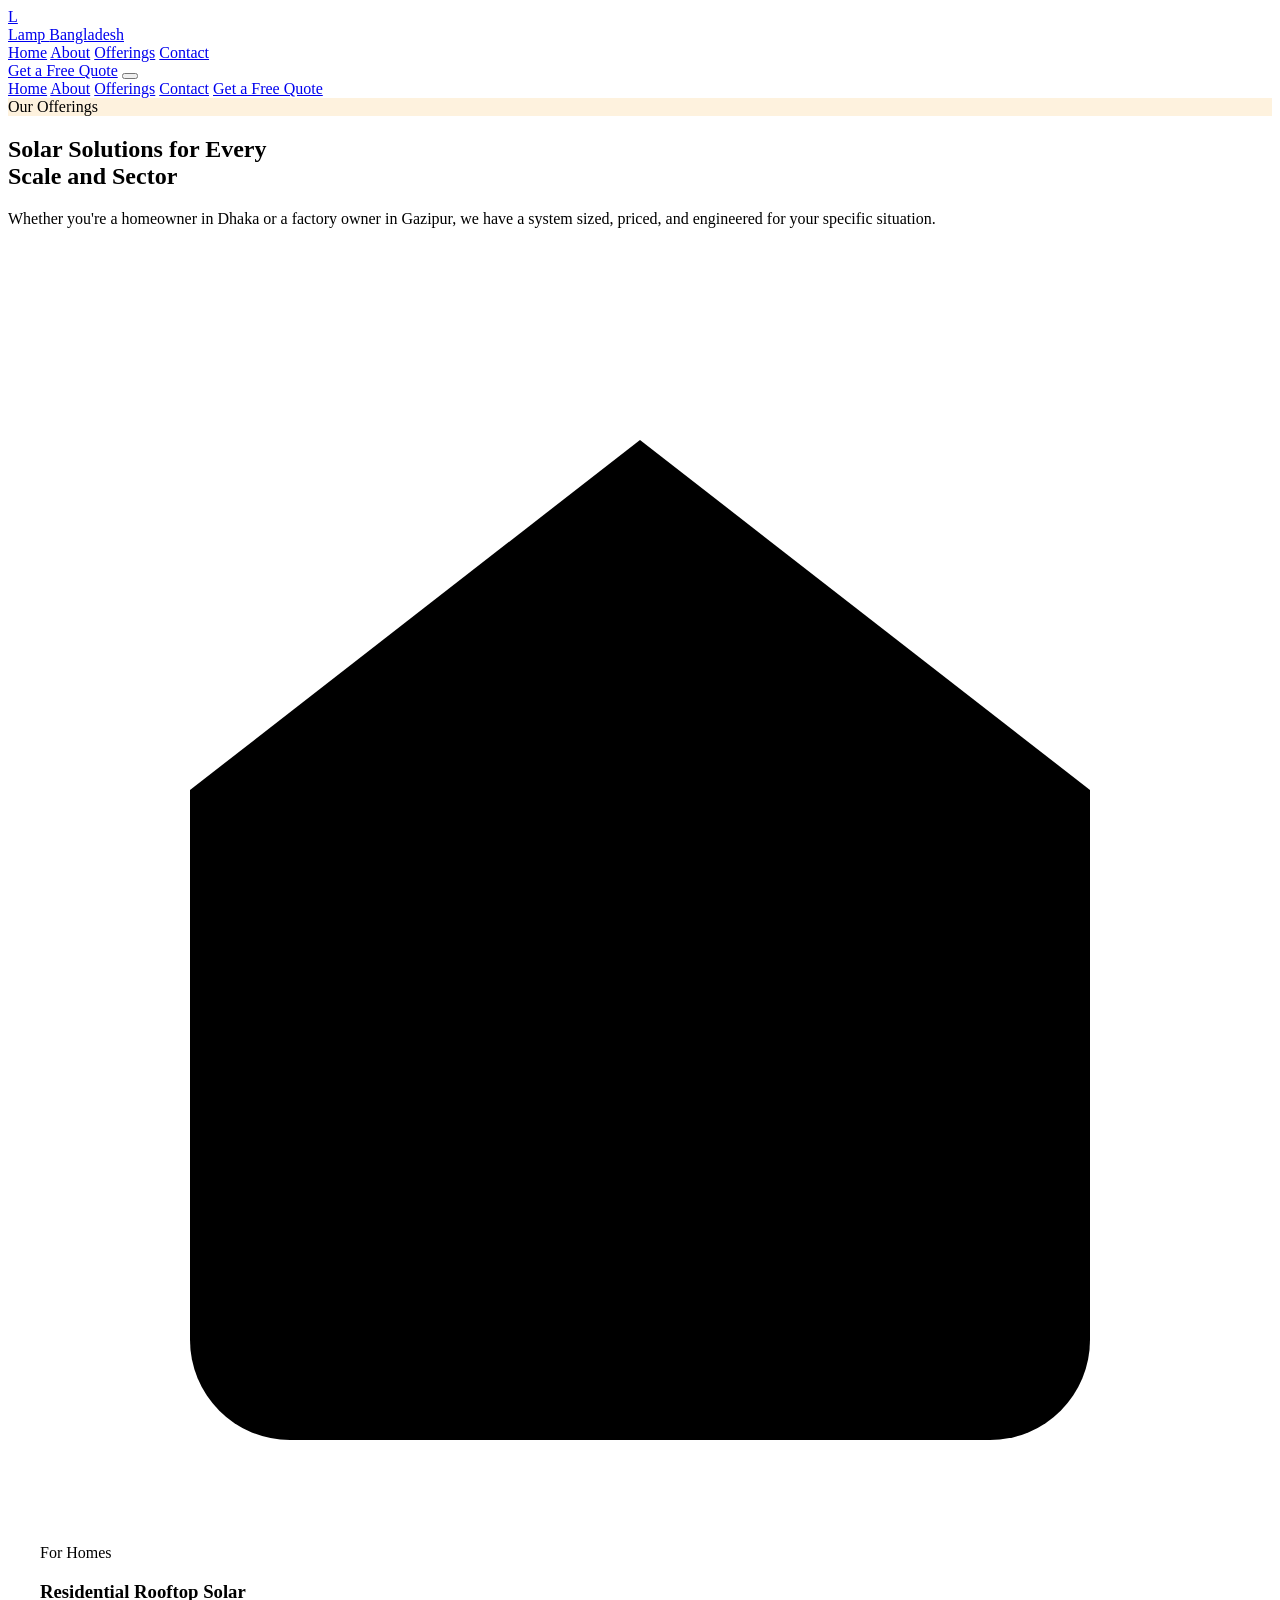
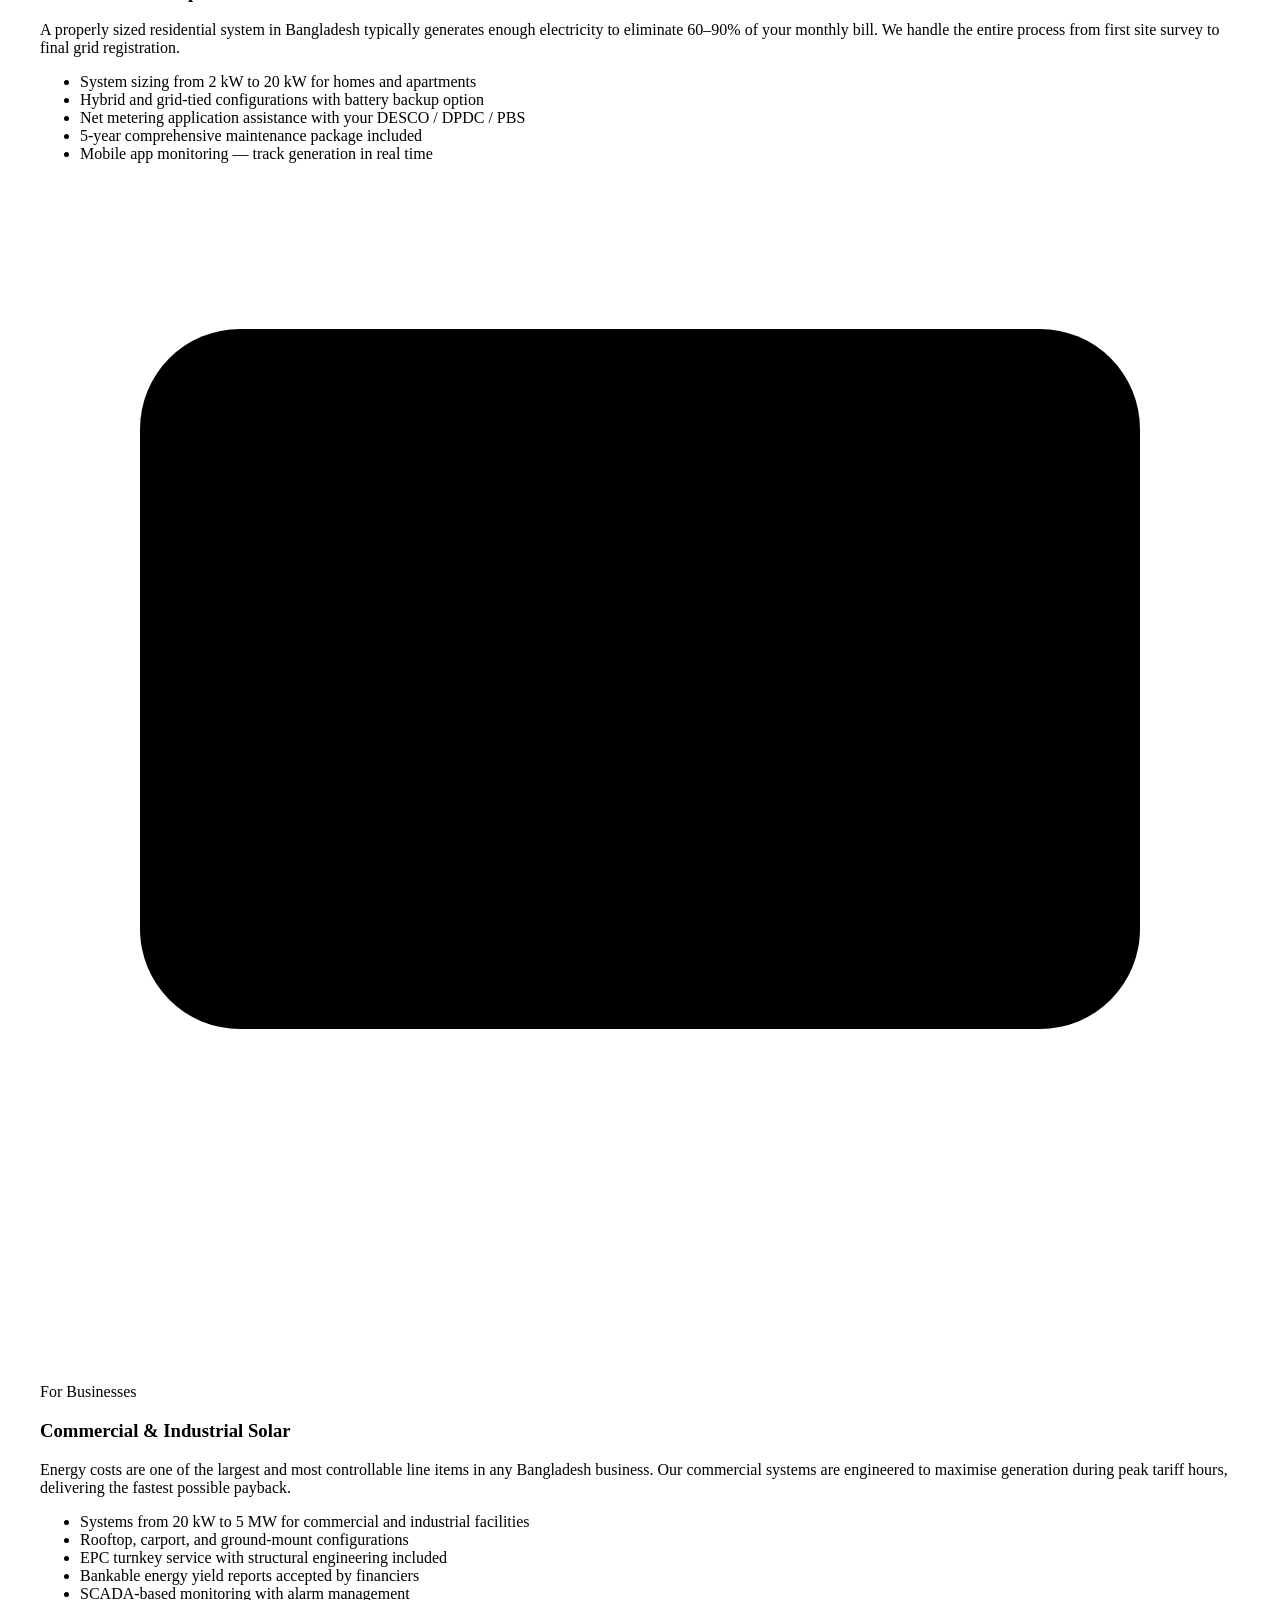
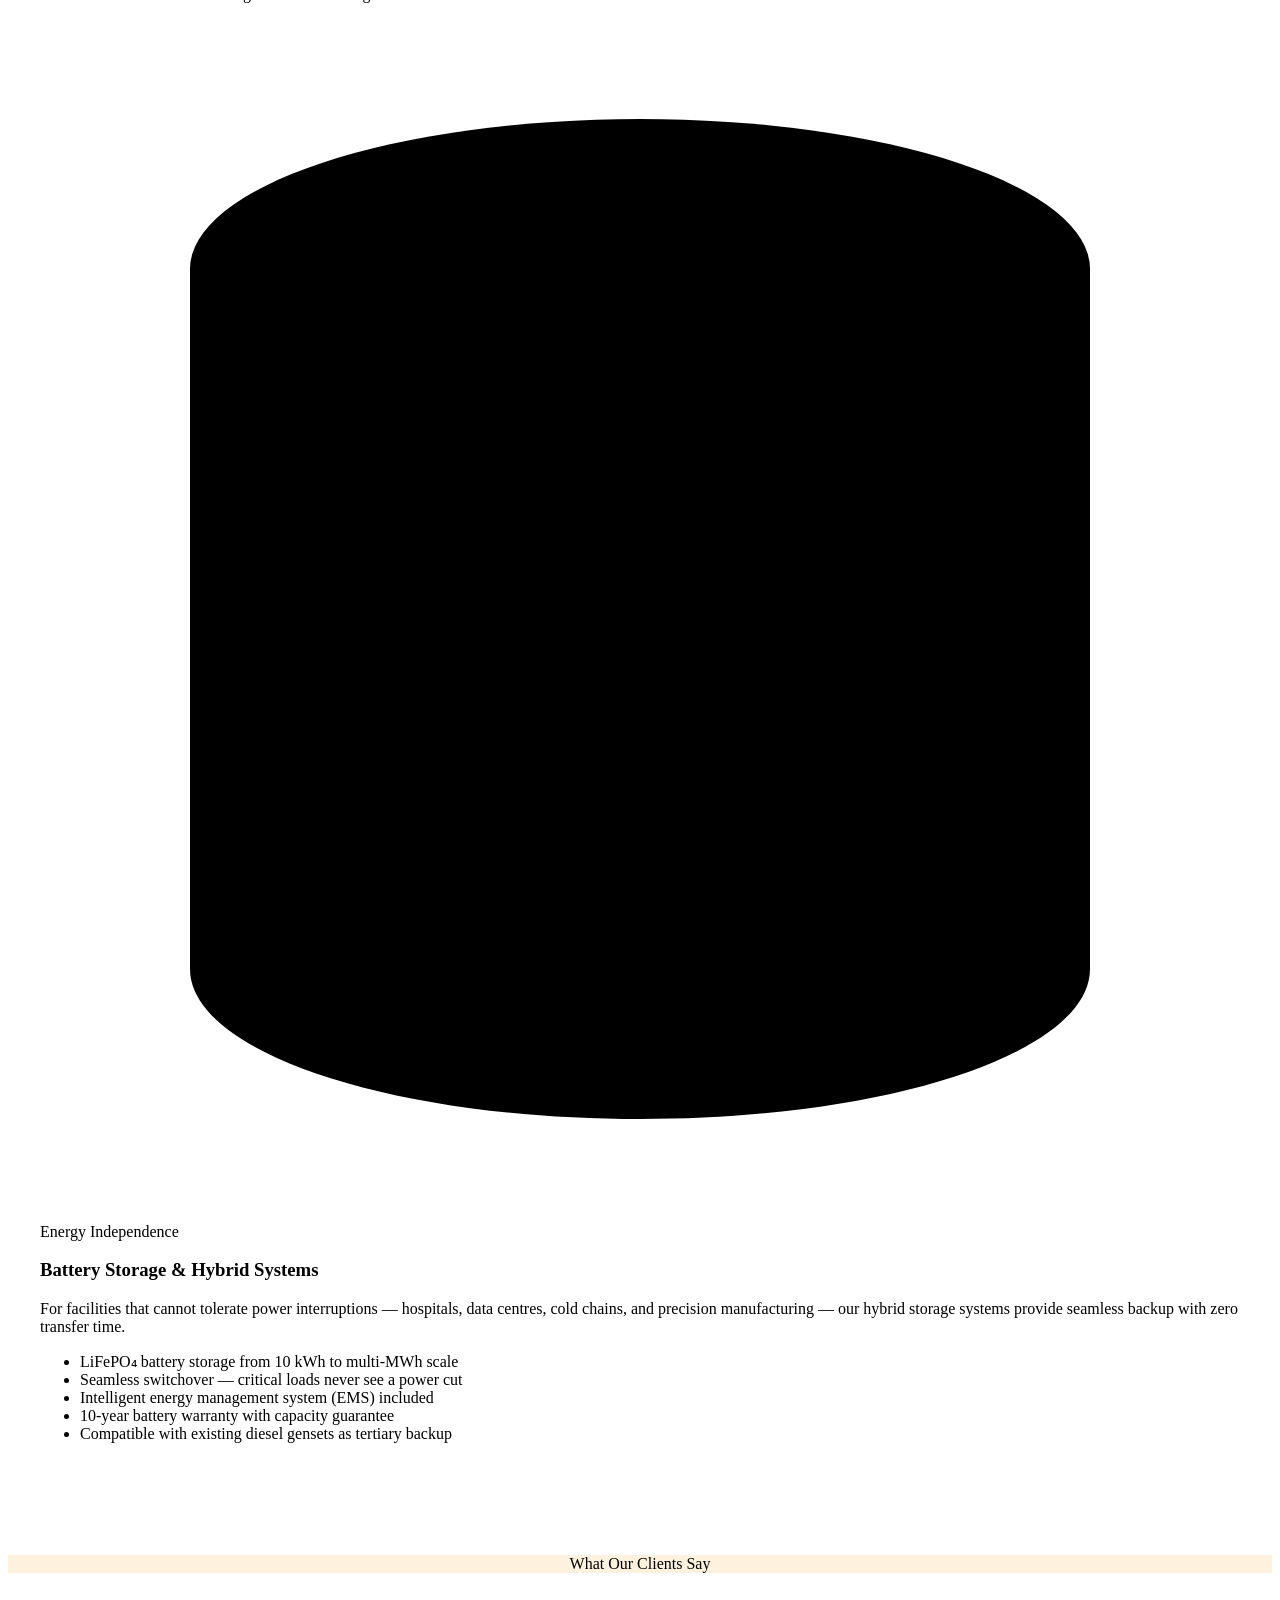
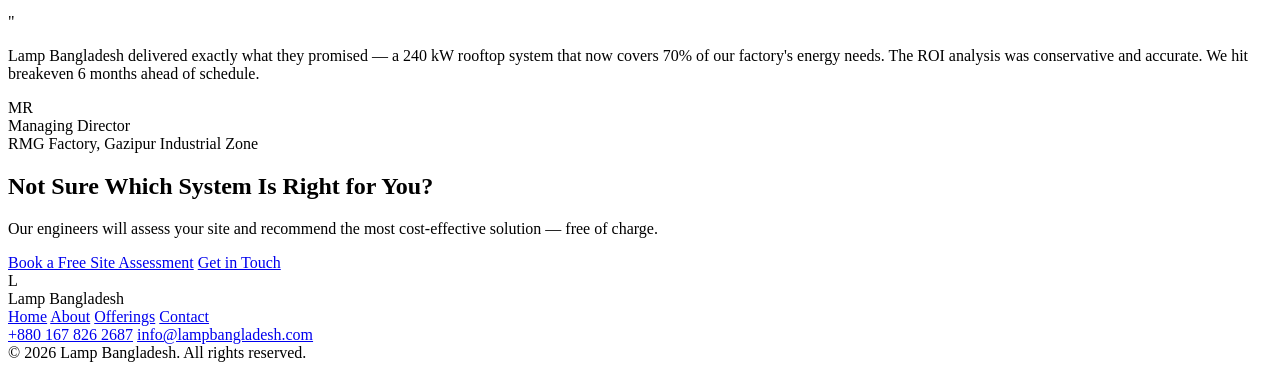
==== offerings.html @ 09f8a9bc "Add files via upload" ====
<!DOCTYPE html>
<html lang="en">
<head>
<meta charset="UTF-8"/>
<meta name="viewport" content="width=device-width, initial-scale=1.0"/>
<title>Offerings — Lamp Bangladesh</title>
<meta name="description" content="Residential, commercial, industrial solar systems, battery storage, and O&M services from Lamp Bangladesh."/>
<link rel="icon" type="image/png" href="assets/images/logo.png"/>
<link rel="preconnect" href="https://fonts.googleapis.com"/>
<link href="https://fonts.googleapis.com/css2?family=Space+Grotesk:wght@400;500;600;700&family=Inter:wght@400;500;600&display=swap" rel="stylesheet"/>
<link rel="stylesheet" href="assets/css/style.css"/>
</head>
<body>

<!-- NAV -->
<nav>
  <div class="nav-inner">
    <a class="nav-logo" href="index.html">
      <img class="logo-img" src="assets/images/logo.png" alt="Lamp Bangladesh"
           onerror="this.style.display='none';this.nextElementSibling.style.display='flex'"/>
      <div class="logo-mark" style="display:none">L</div>
      <div class="logo-text">Lamp <span>Bangladesh</span></div>
    </a>
    <div class="nav-links">
      <a href="index.html">Home</a>
      <a href="about.html">About</a>
      <a href="offerings.html">Offerings</a>
      <a href="contact.html">Contact</a>
    </div>
    <a class="nav-cta" href="contact.html">Get a Free Quote</a>
    <button class="hamburger" id="ham-btn" aria-label="Open menu">
      <span></span><span></span><span></span>
    </button>
  </div>
</nav>
<div class="mobile-menu" id="mobile-menu">
  <a href="index.html">Home</a>
  <a href="about.html">About</a>
  <a href="offerings.html">Offerings</a>
  <a href="contact.html">Contact</a>
  <a class="mobile-cta" href="contact.html">Get a Free Quote</a>
</div>

<!-- PAGE HERO -->
<section class="page-hero">
  <div class="page-hero-inner">
    <div class="section-eyebrow" style="background:rgba(245,166,35,.15);color:var(--gold)">Our Offerings</div>
    <h1>Solar Solutions for Every<br/>Scale and Sector</h1>
    <p>Whether you're a homeowner in Dhaka or a factory owner in Gazipur, we have a system sized, priced, and engineered for your specific situation.</p>
  </div>
</section>

<!-- OFFERINGS -->
<section style="padding:96px 32px;">
  <div class="container">
    <div class="offerings-grid">

      <!-- Offering 1: Residential -->
      <div class="offering-block">
        <div class="offering-visual">
          <div class="offering-visual-bg" style="background:linear-gradient(135deg,#0B2347,#1A4A8A)"></div>
          <div class="offering-visual-icon">
            <svg viewBox="0 0 24 24"><path d="M3 9l9-7 9 7v11a2 2 0 0 1-2 2H5a2 2 0 0 1-2-2z"/><polyline points="9,22 9,12 15,12 15,22"/></svg>
          </div>
        </div>
        <div class="offering-text">
          <div class="section-eyebrow">For Homes</div>
          <h3>Residential Rooftop Solar</h3>
          <p>A properly sized residential system in Bangladesh typically generates enough electricity to eliminate 60–90% of your monthly bill. We handle the entire process from first site survey to final grid registration.</p>
          <ul class="offering-features">
            <li>System sizing from 2 kW to 20 kW for homes and apartments</li>
            <li>Hybrid and grid-tied configurations with battery backup option</li>
            <li>Net metering application assistance with your DESCO / DPDC / PBS</li>
            <li>5-year comprehensive maintenance package included</li>
            <li>Mobile app monitoring — track generation in real time</li>
          </ul>
        </div>
      </div>

      <!-- Offering 2: Commercial -->
      <div class="offering-block reverse">
        <div class="offering-visual">
          <div class="offering-visual-bg" style="background:linear-gradient(135deg,#143060,#1A6FBF)"></div>
          <div class="offering-visual-icon">
            <svg viewBox="0 0 24 24"><rect x="2" y="3" width="20" height="14" rx="2"/><line x1="8" y1="21" x2="16" y2="21"/><line x1="12" y1="17" x2="12" y2="21"/></svg>
          </div>
        </div>
        <div class="offering-text">
          <div class="section-eyebrow">For Businesses</div>
          <h3>Commercial &amp; Industrial Solar</h3>
          <p>Energy costs are one of the largest and most controllable line items in any Bangladesh business. Our commercial systems are engineered to maximise generation during peak tariff hours, delivering the fastest possible payback.</p>
          <ul class="offering-features">
            <li>Systems from 20 kW to 5 MW for commercial and industrial facilities</li>
            <li>Rooftop, carport, and ground-mount configurations</li>
            <li>EPC turnkey service with structural engineering included</li>
            <li>Bankable energy yield reports accepted by financiers</li>
            <li>SCADA-based monitoring with alarm management</li>
          </ul>
        </div>
      </div>

      <!-- Offering 3: Battery Storage -->
      <div class="offering-block">
        <div class="offering-visual">
          <div class="offering-visual-bg" style="background:linear-gradient(135deg,#0B2347,#0F6E56)"></div>
          <div class="offering-visual-icon">
            <svg viewBox="0 0 24 24"><ellipse cx="12" cy="5" rx="9" ry="3"/><path d="M21 12c0 1.66-4 3-9 3s-9-1.34-9-3"/><path d="M3 5v14c0 1.66 4 3 9 3s9-1.34 9-3V5"/></svg>
          </div>
        </div>
        <div class="offering-text">
          <div class="section-eyebrow">Energy Independence</div>
          <h3>Battery Storage &amp; Hybrid Systems</h3>
          <p>For facilities that cannot tolerate power interruptions — hospitals, data centres, cold chains, and precision manufacturing — our hybrid storage systems provide seamless backup with zero transfer time.</p>
          <ul class="offering-features">
            <li>LiFePO₄ battery storage from 10 kWh to multi-MWh scale</li>
            <li>Seamless switchover — critical loads never see a power cut</li>
            <li>Intelligent energy management system (EMS) included</li>
            <li>10-year battery warranty with capacity guarantee</li>
            <li>Compatible with existing diesel gensets as tertiary backup</li>
          </ul>
        </div>
      </div>

    </div>
  </div>
</section>

<!-- TESTIMONIAL -->
<section class="testimonial-section">
  <div class="container">
    <div class="section-eyebrow" style="background:rgba(245,166,35,.15);color:var(--gold);text-align:center;margin:0 auto 40px">What Our Clients Say</div>
    <div class="testimonial-card">
      <span class="quote-mark">"</span>
      <p class="testimonial-text">Lamp Bangladesh delivered exactly what they promised — a 240 kW rooftop system that now covers 70% of our factory's energy needs. The ROI analysis was conservative and accurate. We hit breakeven 6 months ahead of schedule.</p>
      <div class="testimonial-author">
        <div class="author-avatar">MR</div>
        <div class="author-info">
          <div class="name">Managing Director</div>
          <div class="role">RMG Factory, Gazipur Industrial Zone</div>
        </div>
      </div>
    </div>
  </div>
</section>

<!-- CTA BANNER -->
<div class="cta-banner">
  <h2>Not Sure Which System Is Right for You?</h2>
  <p>Our engineers will assess your site and recommend the most cost-effective solution — free of charge.</p>
  <div class="cta-actions">
    <a class="btn-primary" href="tel:+8801678262687">Book a Free Site Assessment</a>
    <a class="btn-secondary" href="contact.html">Get in Touch</a>
  </div>
</div>

<!-- FOOTER -->
<footer>
  <div class="footer-inner">
    <div class="footer-logo">
      <img class="logo-img" src="assets/images/logo.png" alt="Lamp Bangladesh"
           onerror="this.style.display='none';this.nextElementSibling.style.display='flex'"/>
      <div class="mark" style="display:none">L</div>
      <span>Lamp Bangladesh</span>
    </div>
    <div class="footer-links">
      <a href="index.html">Home</a>
      <a href="about.html">About</a>
      <a href="offerings.html">Offerings</a>
      <a href="contact.html">Contact</a>
    </div>
    <div class="footer-contact">
      <a href="tel:+8801678262687">+880 167 826 2687</a>
      <a href="mailto:info@lampbangladesh.com">info@lampbangladesh.com</a>
    </div>
    <div class="footer-copy">© 2026 Lamp Bangladesh. All rights reserved.</div>
  </div>
</footer>

<script src="assets/js/main.js"></script>
</body>
</html>
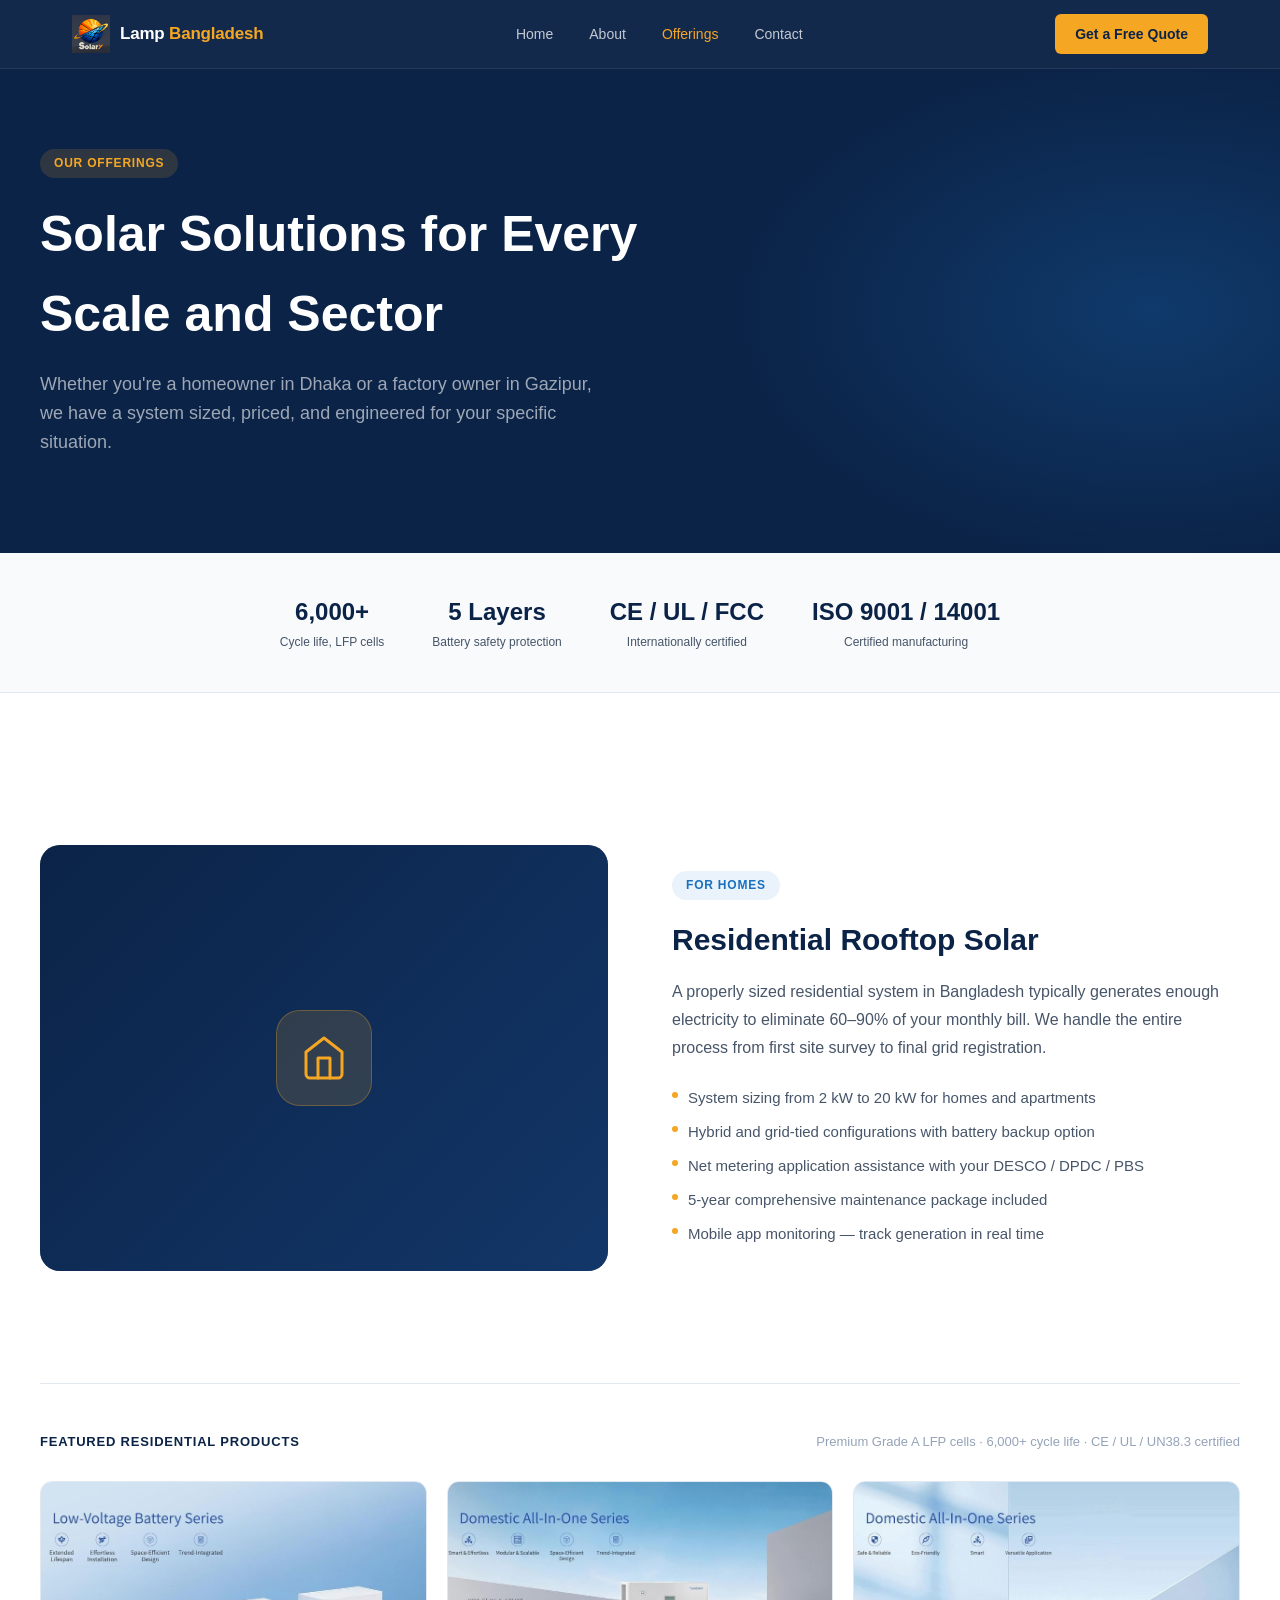
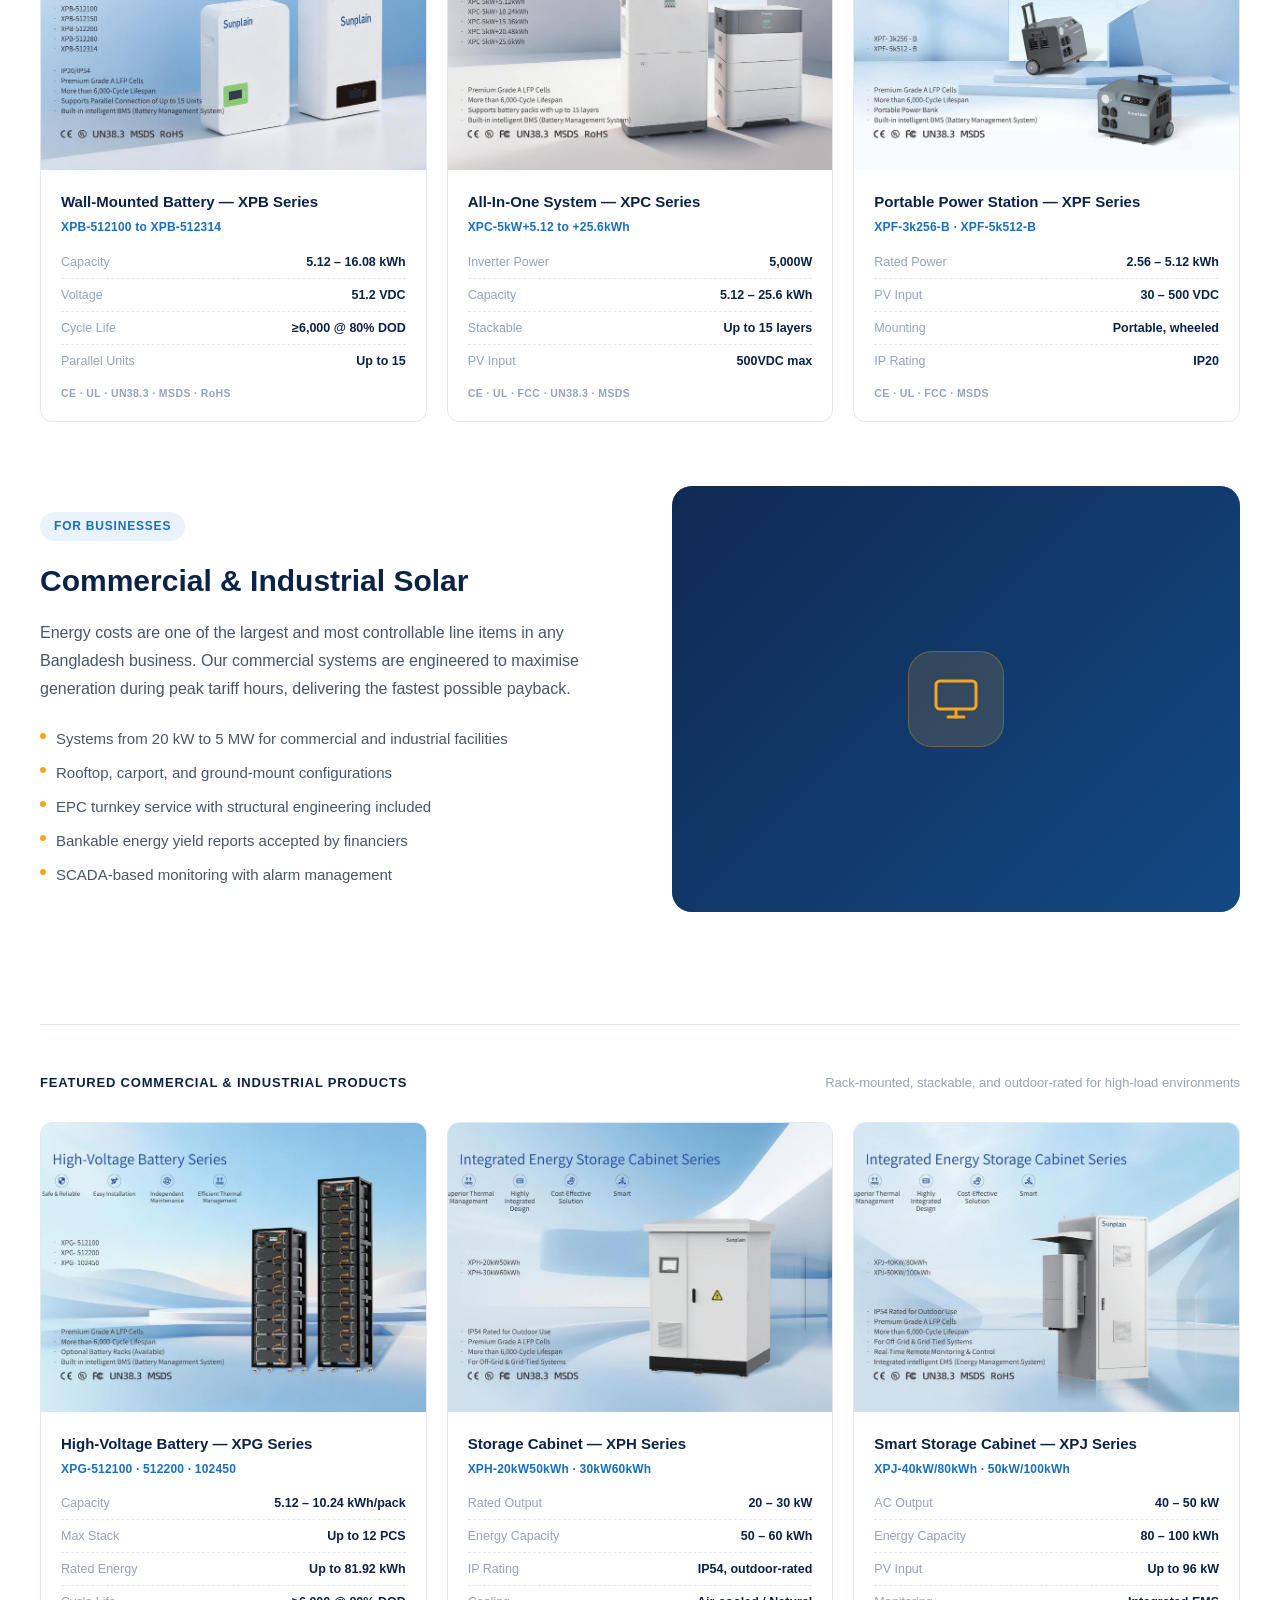
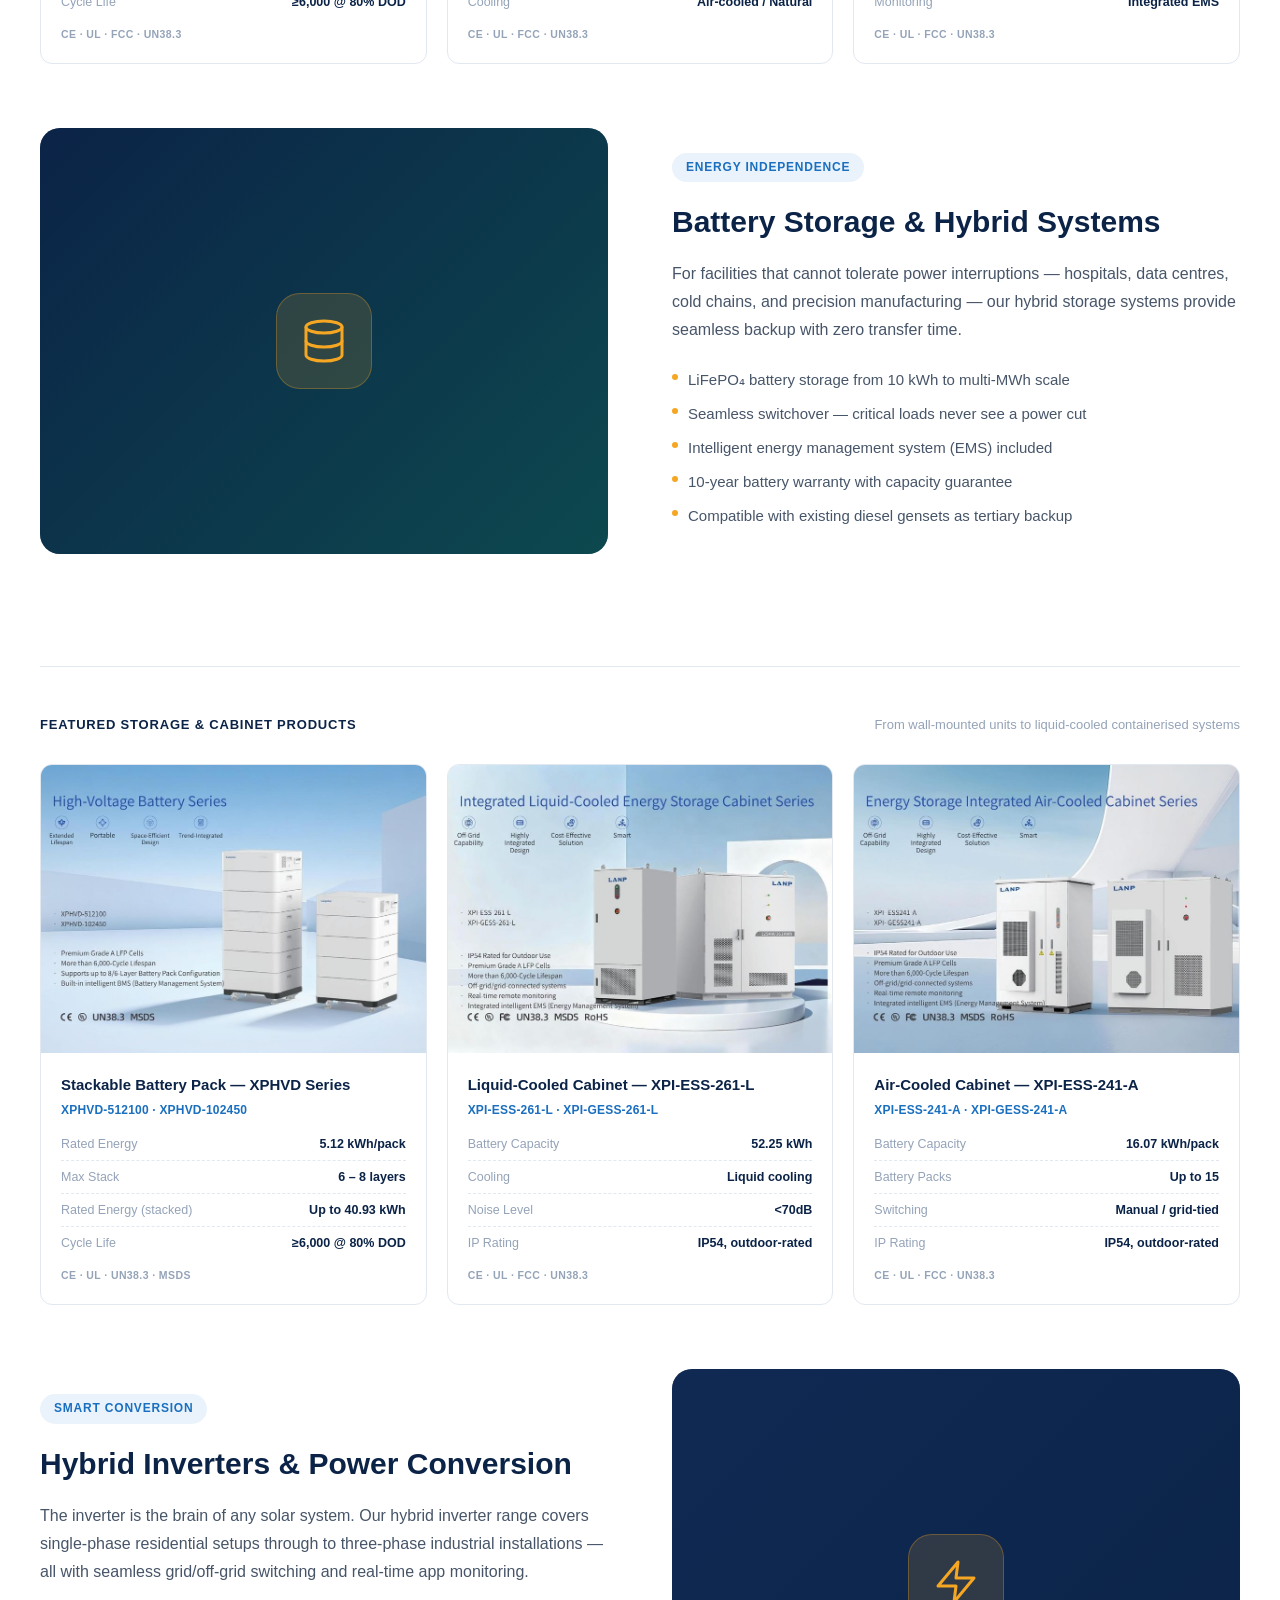
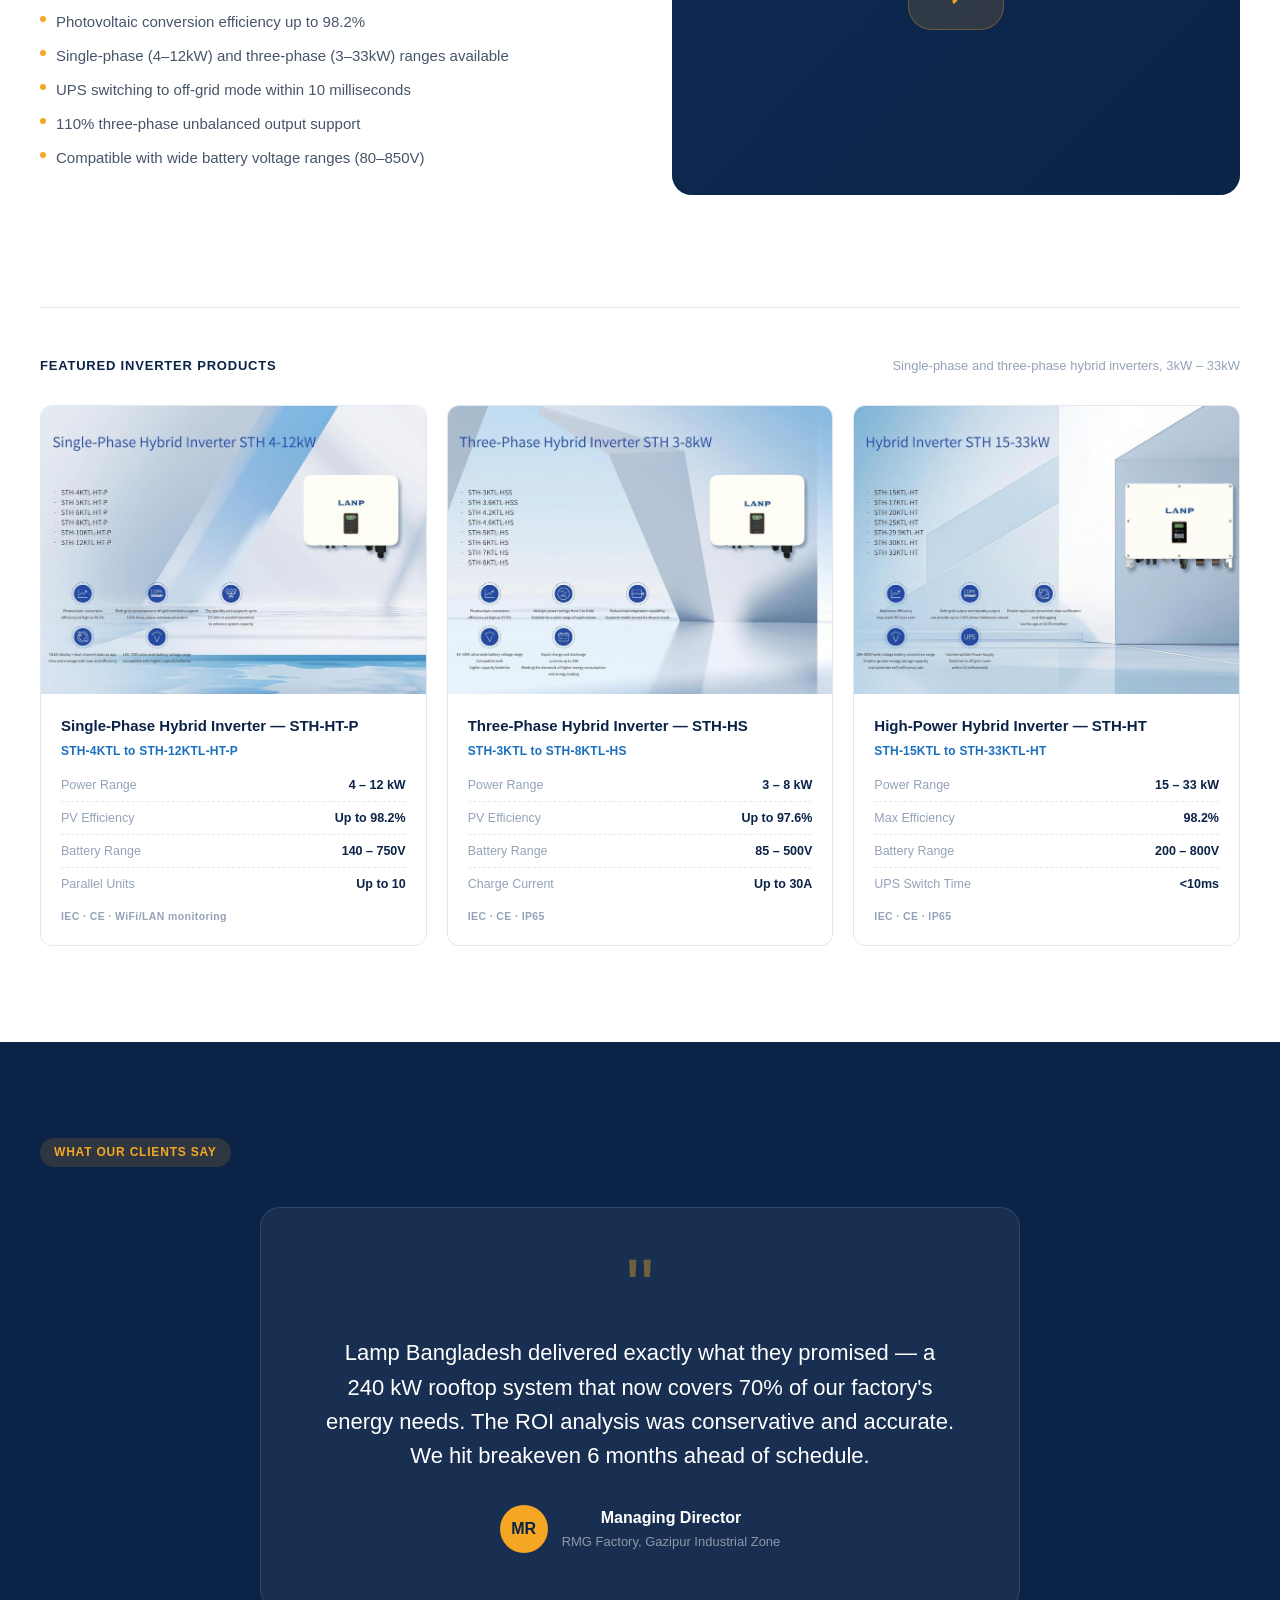
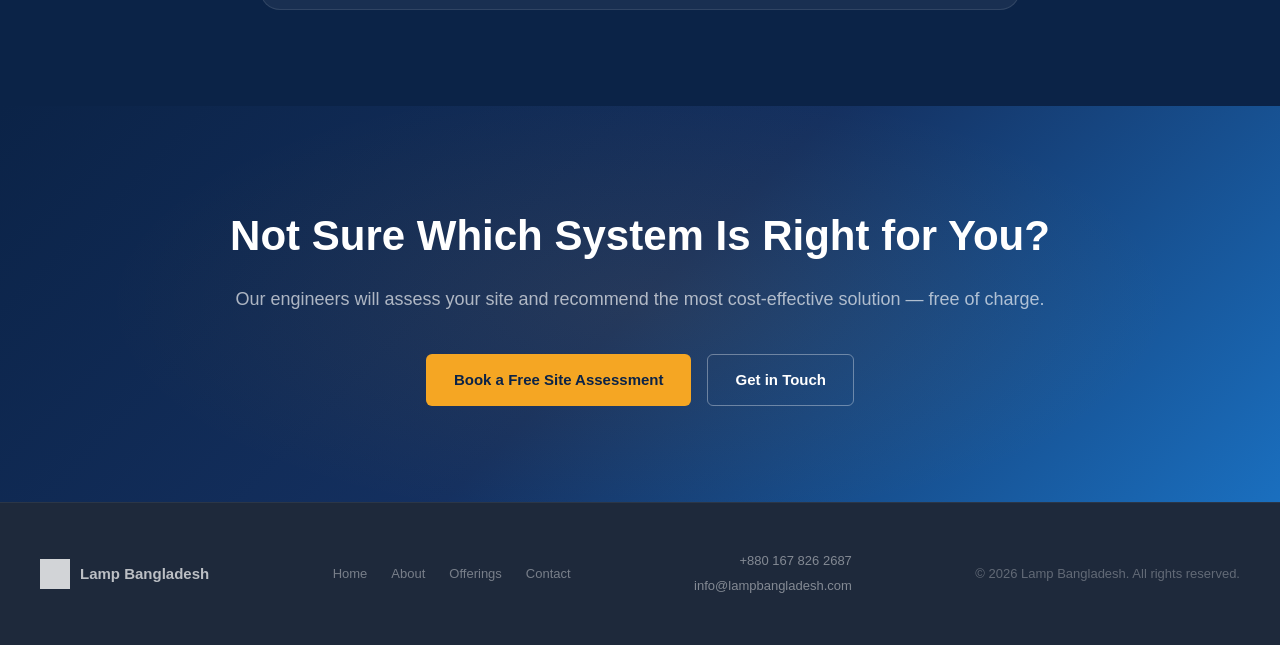
==== commit 23a73bb0: "Update offerings.html" ====
--- a/offerings.html
+++ b/offerings.html
@@ -50,6 +50,28 @@
   </div>
 </section>
 
+<!-- MANUFACTURER CREDIBILITY STRIP -->
+<section style="padding:40px 32px;background:var(--gray-50);border-bottom:1px solid var(--gray-200);">
+  <div class="container" style="display:flex;align-items:center;justify-content:center;gap:48px;flex-wrap:wrap;text-align:center;">
+    <div>
+      <div style="font-family:'Space Grotesk',sans-serif;font-size:24px;font-weight:700;color:var(--navy)">6,000+</div>
+      <div style="font-size:12px;color:var(--gray-600);margin-top:2px">Cycle life, LFP cells</div>
+    </div>
+    <div>
+      <div style="font-family:'Space Grotesk',sans-serif;font-size:24px;font-weight:700;color:var(--navy)">5 Layers</div>
+      <div style="font-size:12px;color:var(--gray-600);margin-top:2px">Battery safety protection</div>
+    </div>
+    <div>
+      <div style="font-family:'Space Grotesk',sans-serif;font-size:24px;font-weight:700;color:var(--navy)">CE / UL / FCC</div>
+      <div style="font-size:12px;color:var(--gray-600);margin-top:2px">Internationally certified</div>
+    </div>
+    <div>
+      <div style="font-family:'Space Grotesk',sans-serif;font-size:24px;font-weight:700;color:var(--navy)">ISO 9001 / 14001</div>
+      <div style="font-size:12px;color:var(--gray-600);margin-top:2px">Certified manufacturing</div>
+    </div>
+  </div>
+</section>
+
 <!-- OFFERINGS -->
 <section style="padding:96px 32px;">
   <div class="container">
@@ -77,6 +99,62 @@
         </div>
       </div>
 
+      <!-- Residential Products -->
+      <div class="products-subsection">
+        <div class="products-subsection-head">
+          <h4>Featured Residential Products</h4>
+          <span>Premium Grade A LFP cells · 6,000+ cycle life · CE / UL / UN38.3 certified</span>
+        </div>
+        <div class="product-cards-grid">
+
+          <div class="product-card">
+            <img class="product-card-img" src="assets/images/products/battery-low-xpb.jpg" alt="Low-Voltage Wall-Mounted Battery"/>
+            <div class="product-card-body">
+              <div class="product-card-series">Wall-Mounted Battery — XPB Series</div>
+              <div class="product-card-models">XPB-512100 to XPB-512314</div>
+              <ul class="product-card-specs">
+                <li><span>Capacity</span><span>5.12 – 16.08 kWh</span></li>
+                <li><span>Voltage</span><span>51.2 VDC</span></li>
+                <li><span>Cycle Life</span><span>≥6,000 @ 80% DOD</span></li>
+                <li><span>Parallel Units</span><span>Up to 15</span></li>
+              </ul>
+              <div class="product-card-certs">CE · UL · UN38.3 · MSDS · RoHS</div>
+            </div>
+          </div>
+
+          <div class="product-card">
+            <img class="product-card-img" src="assets/images/products/allinone-xpc.jpg" alt="Domestic All-In-One System"/>
+            <div class="product-card-body">
+              <div class="product-card-series">All-In-One System — XPC Series</div>
+              <div class="product-card-models">XPC-5kW+5.12 to +25.6kWh</div>
+              <ul class="product-card-specs">
+                <li><span>Inverter Power</span><span>5,000W</span></li>
+                <li><span>Capacity</span><span>5.12 – 25.6 kWh</span></li>
+                <li><span>Stackable</span><span>Up to 15 layers</span></li>
+                <li><span>PV Input</span><span>500VDC max</span></li>
+              </ul>
+              <div class="product-card-certs">CE · UL · FCC · UN38.3 · MSDS</div>
+            </div>
+          </div>
+
+          <div class="product-card">
+            <img class="product-card-img" src="assets/images/products/allinone-xpf-b.jpg" alt="Portable Power Station"/>
+            <div class="product-card-body">
+              <div class="product-card-series">Portable Power Station — XPF Series</div>
+              <div class="product-card-models">XPF-3k256-B · XPF-5k512-B</div>
+              <ul class="product-card-specs">
+                <li><span>Rated Power</span><span>2.56 – 5.12 kWh</span></li>
+                <li><span>PV Input</span><span>30 – 500 VDC</span></li>
+                <li><span>Mounting</span><span>Portable, wheeled</span></li>
+                <li><span>IP Rating</span><span>IP20</span></li>
+              </ul>
+              <div class="product-card-certs">CE · UL · FCC · MSDS</div>
+            </div>
+          </div>
+
+        </div>
+      </div>
+
       <!-- Offering 2: Commercial -->
       <div class="offering-block reverse">
         <div class="offering-visual">
@@ -99,6 +177,62 @@
         </div>
       </div>
 
+      <!-- Commercial Products -->
+      <div class="products-subsection">
+        <div class="products-subsection-head">
+          <h4>Featured Commercial &amp; Industrial Products</h4>
+          <span>Rack-mounted, stackable, and outdoor-rated for high-load environments</span>
+        </div>
+        <div class="product-cards-grid">
+
+          <div class="product-card">
+            <img class="product-card-img" src="assets/images/products/battery-high-xpg.jpg" alt="High-Voltage Stackable Battery"/>
+            <div class="product-card-body">
+              <div class="product-card-series">High-Voltage Battery — XPG Series</div>
+              <div class="product-card-models">XPG-512100 · 512200 · 102450</div>
+              <ul class="product-card-specs">
+                <li><span>Capacity</span><span>5.12 – 10.24 kWh/pack</span></li>
+                <li><span>Max Stack</span><span>Up to 12 PCS</span></li>
+                <li><span>Rated Energy</span><span>Up to 81.92 kWh</span></li>
+                <li><span>Cycle Life</span><span>≥6,000 @ 80% DOD</span></li>
+              </ul>
+              <div class="product-card-certs">CE · UL · FCC · UN38.3</div>
+            </div>
+          </div>
+
+          <div class="product-card">
+            <img class="product-card-img" src="assets/images/products/cabinet-xph.jpg" alt="Integrated Energy Storage Cabinet"/>
+            <div class="product-card-body">
+              <div class="product-card-series">Storage Cabinet — XPH Series</div>
+              <div class="product-card-models">XPH-20kW50kWh · 30kW60kWh</div>
+              <ul class="product-card-specs">
+                <li><span>Rated Output</span><span>20 – 30 kW</span></li>
+                <li><span>Energy Capacity</span><span>50 – 60 kWh</span></li>
+                <li><span>IP Rating</span><span>IP54, outdoor-rated</span></li>
+                <li><span>Cooling</span><span>Air-cooled / Natural</span></li>
+              </ul>
+              <div class="product-card-certs">CE · UL · FCC · UN38.3</div>
+            </div>
+          </div>
+
+          <div class="product-card">
+            <img class="product-card-img" src="assets/images/products/cabinet-xpj.jpg" alt="Integrated Cabinet with EMS"/>
+            <div class="product-card-body">
+              <div class="product-card-series">Smart Storage Cabinet — XPJ Series</div>
+              <div class="product-card-models">XPJ-40kW/80kWh · 50kW/100kWh</div>
+              <ul class="product-card-specs">
+                <li><span>AC Output</span><span>40 – 50 kW</span></li>
+                <li><span>Energy Capacity</span><span>80 – 100 kWh</span></li>
+                <li><span>PV Input</span><span>Up to 96 kW</span></li>
+                <li><span>Monitoring</span><span>Integrated EMS</span></li>
+              </ul>
+              <div class="product-card-certs">CE · UL · FCC · UN38.3</div>
+            </div>
+          </div>
+
+        </div>
+      </div>
+
       <!-- Offering 3: Battery Storage -->
       <div class="offering-block">
         <div class="offering-visual">
@@ -118,6 +252,140 @@
             <li>10-year battery warranty with capacity guarantee</li>
             <li>Compatible with existing diesel gensets as tertiary backup</li>
           </ul>
+        </div>
+      </div>
+
+      <!-- Storage Products -->
+      <div class="products-subsection">
+        <div class="products-subsection-head">
+          <h4>Featured Storage &amp; Cabinet Products</h4>
+          <span>From wall-mounted units to liquid-cooled containerised systems</span>
+        </div>
+        <div class="product-cards-grid">
+
+          <div class="product-card">
+            <img class="product-card-img" src="assets/images/products/battery-high-xphvd.jpg" alt="High-Voltage Stackable Battery Pack"/>
+            <div class="product-card-body">
+              <div class="product-card-series">Stackable Battery Pack — XPHVD Series</div>
+              <div class="product-card-models">XPHVD-512100 · XPHVD-102450</div>
+              <ul class="product-card-specs">
+                <li><span>Rated Energy</span><span>5.12 kWh/pack</span></li>
+                <li><span>Max Stack</span><span>6 – 8 layers</span></li>
+                <li><span>Rated Energy (stacked)</span><span>Up to 40.93 kWh</span></li>
+                <li><span>Cycle Life</span><span>≥6,000 @ 80% DOD</span></li>
+              </ul>
+              <div class="product-card-certs">CE · UL · UN38.3 · MSDS</div>
+            </div>
+          </div>
+
+          <div class="product-card">
+            <img class="product-card-img" src="assets/images/products/cabinet-xpi-liquid.jpg" alt="Liquid-Cooled Energy Storage Cabinet"/>
+            <div class="product-card-body">
+              <div class="product-card-series">Liquid-Cooled Cabinet — XPI-ESS-261-L</div>
+              <div class="product-card-models">XPI-ESS-261-L · XPI-GESS-261-L</div>
+              <ul class="product-card-specs">
+                <li><span>Battery Capacity</span><span>52.25 kWh</span></li>
+                <li><span>Cooling</span><span>Liquid cooling</span></li>
+                <li><span>Noise Level</span><span>&lt;70dB</span></li>
+                <li><span>IP Rating</span><span>IP54, outdoor-rated</span></li>
+              </ul>
+              <div class="product-card-certs">CE · UL · FCC · UN38.3</div>
+            </div>
+          </div>
+
+          <div class="product-card">
+            <img class="product-card-img" src="assets/images/products/cabinet-xpi-air.jpg" alt="Air-Cooled Energy Storage Cabinet"/>
+            <div class="product-card-body">
+              <div class="product-card-series">Air-Cooled Cabinet — XPI-ESS-241-A</div>
+              <div class="product-card-models">XPI-ESS-241-A · XPI-GESS-241-A</div>
+              <ul class="product-card-specs">
+                <li><span>Battery Capacity</span><span>16.07 kWh/pack</span></li>
+                <li><span>Battery Packs</span><span>Up to 15</span></li>
+                <li><span>Switching</span><span>Manual / grid-tied</span></li>
+                <li><span>IP Rating</span><span>IP54, outdoor-rated</span></li>
+              </ul>
+              <div class="product-card-certs">CE · UL · FCC · UN38.3</div>
+            </div>
+          </div>
+
+        </div>
+      </div>
+
+      <!-- Offering 4: Hybrid Inverters -->
+      <div class="offering-block reverse">
+        <div class="offering-visual">
+          <div class="offering-visual-bg" style="background:linear-gradient(135deg,#143060,#0B2347)"></div>
+          <div class="offering-visual-icon">
+            <svg viewBox="0 0 24 24"><path d="M13 2L3 14h9l-1 8 10-12h-9l1-8z"/></svg>
+          </div>
+        </div>
+        <div class="offering-text">
+          <div class="section-eyebrow">Smart Conversion</div>
+          <h3>Hybrid Inverters &amp; Power Conversion</h3>
+          <p>The inverter is the brain of any solar system. Our hybrid inverter range covers single-phase residential setups through to three-phase industrial installations — all with seamless grid/off-grid switching and real-time app monitoring.</p>
+          <ul class="offering-features">
+            <li>Photovoltaic conversion efficiency up to 98.2%</li>
+            <li>Single-phase (4–12kW) and three-phase (3–33kW) ranges available</li>
+            <li>UPS switching to off-grid mode within 10 milliseconds</li>
+            <li>110% three-phase unbalanced output support</li>
+            <li>Compatible with wide battery voltage ranges (80–850V)</li>
+          </ul>
+        </div>
+      </div>
+
+      <!-- Inverter Products -->
+      <div class="products-subsection">
+        <div class="products-subsection-head">
+          <h4>Featured Inverter Products</h4>
+          <span>Single-phase and three-phase hybrid inverters, 3kW – 33kW</span>
+        </div>
+        <div class="product-cards-grid">
+
+          <div class="product-card">
+            <img class="product-card-img" src="assets/images/products/inverter-sth-single.jpg" alt="Single-Phase Hybrid Inverter"/>
+            <div class="product-card-body">
+              <div class="product-card-series">Single-Phase Hybrid Inverter — STH-HT-P</div>
+              <div class="product-card-models">STH-4KTL to STH-12KTL-HT-P</div>
+              <ul class="product-card-specs">
+                <li><span>Power Range</span><span>4 – 12 kW</span></li>
+                <li><span>PV Efficiency</span><span>Up to 98.2%</span></li>
+                <li><span>Battery Range</span><span>140 – 750V</span></li>
+                <li><span>Parallel Units</span><span>Up to 10</span></li>
+              </ul>
+              <div class="product-card-certs">IEC · CE · WiFi/LAN monitoring</div>
+            </div>
+          </div>
+
+          <div class="product-card">
+            <img class="product-card-img" src="assets/images/products/inverter-sth-three.jpg" alt="Three-Phase Hybrid Inverter"/>
+            <div class="product-card-body">
+              <div class="product-card-series">Three-Phase Hybrid Inverter — STH-HS</div>
+              <div class="product-card-models">STH-3KTL to STH-8KTL-HS</div>
+              <ul class="product-card-specs">
+                <li><span>Power Range</span><span>3 – 8 kW</span></li>
+                <li><span>PV Efficiency</span><span>Up to 97.6%</span></li>
+                <li><span>Battery Range</span><span>85 – 500V</span></li>
+                <li><span>Charge Current</span><span>Up to 30A</span></li>
+              </ul>
+              <div class="product-card-certs">IEC · CE · IP65</div>
+            </div>
+          </div>
+
+          <div class="product-card">
+            <img class="product-card-img" src="assets/images/products/inverter-sth-large.jpg" alt="High Power Hybrid Inverter"/>
+            <div class="product-card-body">
+              <div class="product-card-series">High-Power Hybrid Inverter — STH-HT</div>
+              <div class="product-card-models">STH-15KTL to STH-33KTL-HT</div>
+              <ul class="product-card-specs">
+                <li><span>Power Range</span><span>15 – 33 kW</span></li>
+                <li><span>Max Efficiency</span><span>98.2%</span></li>
+                <li><span>Battery Range</span><span>200 – 800V</span></li>
+                <li><span>UPS Switch Time</span><span>&lt;10ms</span></li>
+              </ul>
+              <div class="product-card-certs">IEC · CE · IP65</div>
+            </div>
+          </div>
+
         </div>
       </div>
 
--- a/assets/css/style.css
+++ b/assets/css/style.css
@@ -0,0 +1,552 @@
+/* ── RESET & BASE ── */
+*,*::before,*::after{box-sizing:border-box;margin:0;padding:0}
+html{scroll-behavior:smooth}
+body{font-family:'Inter',sans-serif;font-size:16px;line-height:1.6;color:#1a2540;background:#fff;overflow-x:hidden}
+img{display:block;max-width:100%}
+a{text-decoration:none;color:inherit}
+
+/* ── TOKENS ── */
+:root{
+  --navy:#0B2347;
+  --navy-mid:#143060;
+  --navy-light:#1A4A8A;
+  --gold:#F5A623;
+  --gold-dark:#D4881A;
+  --gold-light:#FCC45A;
+  --sky:#1A6FBF;
+  --sky-light:#EAF3FB;
+  --white:#ffffff;
+  --gray-50:#F8FAFC;
+  --gray-100:#F1F5F9;
+  --gray-200:#E2E8F0;
+  --gray-400:#94A3B8;
+  --gray-600:#475569;
+  --gray-800:#1E293B;
+  --radius-sm:6px;
+  --radius:12px;
+  --radius-lg:20px;
+  --shadow-sm:0 1px 3px rgba(11,35,71,.08),0 1px 2px rgba(11,35,71,.06);
+  --shadow:0 4px 16px rgba(11,35,71,.10),0 2px 6px rgba(11,35,71,.06);
+  --shadow-lg:0 16px 48px rgba(11,35,71,.14),0 4px 16px rgba(11,35,71,.08);
+}
+
+/* ── NAVIGATION ── */
+nav{
+  position:sticky;top:0;z-index:100;
+  background:rgba(11,35,71,.97);
+  backdrop-filter:blur(12px);
+  border-bottom:1px solid rgba(255,255,255,.08);
+}
+.nav-inner{
+  max-width:1200px;margin:0 auto;padding:0 32px;
+  display:flex;align-items:center;justify-content:space-between;
+  height:68px;
+}
+.nav-logo{
+  display:flex;align-items:center;gap:10px;
+  text-decoration:none;
+}
+.nav-logo img.logo-img{
+  height:38px;width:auto;object-fit:contain;
+}
+/* Fallback text logo shown if image fails or not yet uploaded */
+.nav-logo .logo-mark{
+  width:36px;height:36px;
+  background:linear-gradient(135deg,var(--gold) 0%,var(--gold-dark) 100%);
+  border-radius:8px;
+  display:flex;align-items:center;justify-content:center;
+  font-family:'Space Grotesk',sans-serif;font-weight:700;font-size:17px;color:#fff;
+  letter-spacing:-0.5px;
+}
+.nav-logo .logo-text{
+  font-family:'Space Grotesk',sans-serif;font-weight:600;font-size:17px;
+  color:#fff;letter-spacing:-0.2px;
+}
+.nav-logo .logo-text span{color:var(--gold);}
+.nav-links{display:flex;align-items:center;gap:4px;}
+.nav-links a{
+  padding:8px 16px;border-radius:var(--radius-sm);
+  font-size:14px;font-weight:500;color:rgba(255,255,255,.75);
+  transition:color .2s,background .2s;
+}
+.nav-links a:hover{color:#fff;background:rgba(255,255,255,.08)}
+.nav-links a.active{color:var(--gold);}
+.nav-cta{
+  padding:9px 20px;border-radius:var(--radius-sm);
+  background:var(--gold);color:var(--navy);
+  font-size:14px;font-weight:600;cursor:pointer;
+  transition:background .2s,transform .15s;border:none;
+  font-family:'Space Grotesk',sans-serif;
+}
+.nav-cta:hover{background:var(--gold-light);transform:translateY(-1px)}
+
+/* ── HAMBURGER / MOBILE MENU ── */
+.hamburger{display:none;background:none;border:none;cursor:pointer;padding:8px;}
+.hamburger span{display:block;width:22px;height:2px;background:rgba(255,255,255,.8);margin:4px 0;transition:.25s;}
+.mobile-menu{
+  display:none;position:fixed;inset:0;top:68px;z-index:99;
+  background:var(--navy);padding:24px 32px;flex-direction:column;gap:4px;
+}
+.mobile-menu.open{display:flex;}
+.mobile-menu a{
+  padding:14px 16px;border-radius:var(--radius-sm);font-size:16px;font-weight:500;
+  color:rgba(255,255,255,.8);transition:background .2s;
+}
+.mobile-menu a:hover,.mobile-menu a.active{background:rgba(255,255,255,.08);color:#fff;}
+.mobile-cta{
+  margin-top:16px;padding:14px 20px;border-radius:var(--radius-sm);
+  background:var(--gold);color:var(--navy);font-size:16px;font-weight:600;
+  cursor:pointer;border:none;text-align:center;font-family:'Space Grotesk',sans-serif;
+}
+
+/* ── BUTTONS ── */
+.btn-primary{
+  display:inline-flex;align-items:center;gap:8px;
+  padding:14px 28px;border-radius:var(--radius-sm);
+  background:var(--gold);color:var(--navy);
+  font-family:'Space Grotesk',sans-serif;font-size:15px;font-weight:600;
+  cursor:pointer;border:none;transition:background .2s,transform .15s,box-shadow .2s;
+  text-decoration:none;
+}
+.btn-primary:hover{background:var(--gold-light);transform:translateY(-2px);box-shadow:0 8px 24px rgba(245,166,35,.35)}
+.btn-secondary{
+  display:inline-flex;align-items:center;gap:8px;
+  padding:13px 27px;border-radius:var(--radius-sm);
+  background:transparent;color:#fff;
+  font-family:'Space Grotesk',sans-serif;font-size:15px;font-weight:600;
+  cursor:pointer;border:1.5px solid rgba(255,255,255,.35);
+  transition:border-color .2s,background .2s;
+  text-decoration:none;
+}
+.btn-secondary:hover{border-color:#fff;background:rgba(255,255,255,.08)}
+.btn-primary-navy{
+  display:inline-flex;align-items:center;gap:8px;
+  padding:14px 28px;border-radius:var(--radius-sm);
+  background:var(--navy);color:#fff;
+  font-family:'Space Grotesk',sans-serif;font-size:15px;font-weight:600;
+  cursor:pointer;border:none;transition:background .2s,transform .15s;
+  text-decoration:none;
+}
+.btn-primary-navy:hover{background:var(--navy-mid);transform:translateY(-2px)}
+
+/* ── SECTION SHELL ── */
+section{padding:96px 32px;}
+.container{max-width:1200px;margin:0 auto;}
+.section-eyebrow{
+  display:inline-block;
+  padding:5px 14px;border-radius:40px;
+  background:var(--sky-light);color:var(--sky);
+  font-size:12px;font-weight:600;letter-spacing:.8px;text-transform:uppercase;
+  margin-bottom:16px;
+}
+.section-title{
+  font-family:'Space Grotesk',sans-serif;font-size:clamp(28px,4vw,44px);
+  font-weight:700;line-height:1.15;color:var(--navy);margin-bottom:16px;
+}
+.section-title span{color:var(--sky);}
+.section-subtitle{
+  font-size:18px;line-height:1.7;color:var(--gray-600);max-width:600px;
+}
+
+/* ── HERO (index.html) ── */
+.hero{
+  background:var(--navy);padding:0 32px;
+  min-height:90vh;display:flex;align-items:center;
+  position:relative;overflow:hidden;
+}
+.hero::before{
+  content:'';position:absolute;inset:0;
+  background:radial-gradient(ellipse 70% 80% at 80% 50%,rgba(26,111,191,.25) 0%,transparent 70%),
+             radial-gradient(ellipse 40% 60% at 20% 30%,rgba(245,166,35,.08) 0%,transparent 60%);
+}
+.hero-grid{
+  max-width:1200px;margin:0 auto;width:100%;
+  display:grid;grid-template-columns:1fr 1fr;align-items:center;
+  gap:64px;padding:100px 0;position:relative;z-index:1;
+}
+.hero-tag{
+  display:inline-flex;align-items:center;gap:8px;
+  padding:6px 14px;border-radius:40px;
+  background:rgba(245,166,35,.15);border:1px solid rgba(245,166,35,.3);
+  font-size:12px;font-weight:600;color:var(--gold);letter-spacing:.6px;text-transform:uppercase;
+  margin-bottom:24px;
+}
+.hero-tag::before{
+  content:'';width:6px;height:6px;border-radius:50%;
+  background:var(--gold);animation:pulse 2s ease-in-out infinite;
+}
+@keyframes pulse{0%,100%{opacity:1}50%{opacity:.4}}
+.hero-headline{
+  font-family:'Space Grotesk',sans-serif;
+  font-size:clamp(32px,4.5vw,56px);font-weight:700;line-height:1.1;
+  color:#fff;margin-bottom:24px;
+}
+.hero-headline em{font-style:normal;color:var(--gold);}
+.hero-sub{font-size:18px;line-height:1.7;color:rgba(255,255,255,.65);margin-bottom:40px;max-width:460px;}
+.hero-actions{display:flex;gap:16px;flex-wrap:wrap;}
+.hero-stats{
+  display:grid;grid-template-columns:1fr 1fr 1fr;gap:1px;
+  margin-top:48px;background:rgba(255,255,255,.1);border-radius:var(--radius);overflow:hidden;
+}
+.stat-cell{background:rgba(255,255,255,.05);padding:20px;text-align:center;}
+.stat-number{
+  font-family:'Space Grotesk',sans-serif;font-size:30px;font-weight:700;
+  color:var(--gold);line-height:1;
+}
+.stat-label{font-size:12px;color:rgba(255,255,255,.5);margin-top:4px;font-weight:500;letter-spacing:.3px;}
+
+/* SUN VISUAL */
+.hero-visual{display:flex;align-items:center;justify-content:center;position:relative;}
+.sun-container{position:relative;width:360px;height:360px;}
+.sun-ring{
+  position:absolute;inset:0;border-radius:50%;
+  border:1.5px solid rgba(245,166,35,.2);
+  animation:spin 30s linear infinite;
+}
+.sun-ring::before{
+  content:'';position:absolute;top:-4px;left:50%;transform:translateX(-50%);
+  width:8px;height:8px;border-radius:50%;background:var(--gold);
+}
+.sun-ring-2{
+  position:absolute;inset:30px;border-radius:50%;
+  border:1px solid rgba(245,166,35,.12);
+  animation:spin 20s linear infinite reverse;
+}
+.sun-ring-2::before{
+  content:'';position:absolute;top:50%;right:-4px;transform:translateY(-50%);
+  width:5px;height:5px;border-radius:50%;background:rgba(245,166,35,.7);
+}
+@keyframes spin{to{transform:rotate(360deg)}}
+.sun-core{
+  position:absolute;inset:60px;border-radius:50%;
+  background:radial-gradient(circle,var(--gold-light) 0%,var(--gold) 45%,var(--gold-dark) 100%);
+  box-shadow:0 0 60px rgba(245,166,35,.4),0 0 120px rgba(245,166,35,.15);
+  display:flex;align-items:center;justify-content:center;
+}
+.sun-core-text{
+  font-family:'Space Grotesk',sans-serif;font-weight:700;font-size:13px;
+  color:var(--navy);text-align:center;letter-spacing:.3px;
+}
+
+/* ABOUT PREVIEW (index.html) */
+.about-preview{background:var(--gray-50);}
+.about-grid{display:grid;grid-template-columns:1fr 1fr;gap:80px;align-items:center;}
+.about-img-wrap{
+  position:relative;background:var(--navy);border-radius:var(--radius-lg);
+  overflow:hidden;aspect-ratio:4/3;display:flex;align-items:center;justify-content:center;
+}
+.about-img-bg{
+  position:absolute;inset:0;
+  background:linear-gradient(135deg,var(--navy) 0%,var(--navy-mid) 50%,var(--sky) 100%);
+  opacity:.8;
+}
+.about-svg{position:relative;z-index:1;}
+.about-badge{
+  position:absolute;bottom:-24px;right:-24px;
+  width:100px;height:100px;border-radius:50%;
+  background:var(--gold);
+  display:flex;flex-direction:column;align-items:center;justify-content:center;
+  box-shadow:var(--shadow-lg);z-index:2;
+}
+.about-badge-num{font-family:'Space Grotesk',sans-serif;font-size:28px;font-weight:700;color:var(--navy);line-height:1;}
+.about-badge-txt{font-size:10px;font-weight:600;color:var(--navy);letter-spacing:.5px;}
+.about-list{list-style:none;margin:28px 0;display:flex;flex-direction:column;gap:14px;}
+.about-list li{display:flex;align-items:flex-start;gap:12px;font-size:15px;color:var(--gray-600);}
+.about-list li::before{
+  content:'';flex-shrink:0;margin-top:5px;
+  width:18px;height:18px;border-radius:50%;
+  background:var(--gold);
+  background-image:url("data:image/svg+xml,%3Csvg xmlns='http://www.w3.org/2000/svg' width='10' height='8' viewBox='0 0 10 8'%3E%3Cpath d='M1 4l2.5 2.5L9 1' stroke='%230B2347' stroke-width='1.5' stroke-linecap='round' stroke-linejoin='round' fill='none'/%3E%3C/svg%3E");
+  background-repeat:no-repeat;background-position:center;
+}
+
+/* SERVICES GRID */
+.services-grid{display:grid;grid-template-columns:repeat(3,1fr);gap:24px;margin-top:56px;}
+.service-card{
+  background:#fff;border:1px solid var(--gray-200);border-radius:var(--radius);
+  padding:36px 28px;transition:box-shadow .25s,transform .25s,border-color .25s;
+}
+.service-card:hover{box-shadow:var(--shadow-lg);transform:translateY(-4px);border-color:var(--gold)}
+.service-icon{
+  width:52px;height:52px;border-radius:12px;
+  background:var(--sky-light);display:flex;align-items:center;justify-content:center;
+  margin-bottom:20px;
+}
+.service-icon svg{width:26px;height:26px;stroke:var(--sky);fill:none;stroke-width:1.8;stroke-linecap:round;stroke-linejoin:round;}
+.service-card h3{font-family:'Space Grotesk',sans-serif;font-size:18px;font-weight:600;color:var(--navy);margin-bottom:10px;}
+.service-card p{font-size:14px;line-height:1.7;color:var(--gray-600);}
+
+/* VALUES */
+.values-section{background:var(--navy);padding:96px 32px;}
+.values-grid{
+  display:grid;grid-template-columns:repeat(3,1fr);gap:2px;
+  background:rgba(255,255,255,.06);border-radius:var(--radius-lg);overflow:hidden;
+  margin-top:56px;
+}
+.value-cell{background:var(--navy);padding:32px 28px;transition:background .2s;}
+.value-cell:hover{background:var(--navy-mid)}
+.value-num{font-family:'Space Grotesk',sans-serif;font-size:11px;font-weight:700;color:var(--gold);letter-spacing:1px;text-transform:uppercase;margin-bottom:12px;}
+.value-cell h3{font-family:'Space Grotesk',sans-serif;font-size:18px;font-weight:600;color:#fff;margin-bottom:8px;}
+.value-cell p{font-size:14px;line-height:1.7;color:rgba(255,255,255,.55);}
+
+/* WHY US */
+.why-grid{display:grid;grid-template-columns:repeat(3,1fr);gap:32px;margin-top:56px;}
+.why-card{text-align:center;padding:40px 24px;}
+.why-icon-wrap{
+  width:72px;height:72px;border-radius:50%;
+  background:linear-gradient(135deg,var(--navy) 0%,var(--sky) 100%);
+  display:flex;align-items:center;justify-content:center;margin:0 auto 20px;
+}
+.why-icon-wrap svg{width:32px;height:32px;stroke:#fff;fill:none;stroke-width:1.6;stroke-linecap:round;stroke-linejoin:round;}
+.why-card h3{font-family:'Space Grotesk',sans-serif;font-size:20px;font-weight:600;color:var(--navy);margin-bottom:10px;}
+.why-card p{font-size:15px;line-height:1.7;color:var(--gray-600);}
+
+/* CTA BANNER */
+.cta-banner{
+  background:linear-gradient(135deg,var(--navy) 0%,var(--navy-mid) 50%,var(--sky) 100%);
+  padding:96px 32px;text-align:center;position:relative;overflow:hidden;
+}
+.cta-banner::before{
+  content:'';position:absolute;inset:0;
+  background:radial-gradient(ellipse 60% 80% at 50% 50%,rgba(245,166,35,.08) 0%,transparent 70%);
+}
+.cta-banner h2{
+  font-family:'Space Grotesk',sans-serif;font-size:clamp(24px,3.5vw,42px);
+  font-weight:700;color:#fff;margin-bottom:16px;position:relative;z-index:1;
+}
+.cta-banner p{font-size:18px;color:rgba(255,255,255,.65);margin-bottom:40px;position:relative;z-index:1;}
+.cta-actions{display:flex;gap:16px;justify-content:center;flex-wrap:wrap;position:relative;z-index:1;}
+
+/* FOOTER */
+footer{background:var(--gray-800);padding:48px 32px;border-top:1px solid rgba(255,255,255,.06);}
+.footer-inner{
+  max-width:1200px;margin:0 auto;
+  display:flex;align-items:center;justify-content:space-between;flex-wrap:wrap;gap:24px;
+}
+.footer-logo{display:flex;align-items:center;gap:10px;}
+.footer-logo img.logo-img{height:30px;width:auto;object-fit:contain;filter:brightness(0) invert(1);opacity:.8;}
+.footer-logo .mark{
+  width:32px;height:32px;border-radius:7px;background:var(--gold);
+  display:flex;align-items:center;justify-content:center;
+  font-family:'Space Grotesk',sans-serif;font-weight:700;font-size:15px;color:var(--navy);
+}
+.footer-logo span{font-family:'Space Grotesk',sans-serif;font-weight:600;font-size:15px;color:rgba(255,255,255,.7);}
+.footer-links{display:flex;gap:24px;flex-wrap:wrap;}
+.footer-links a{font-size:13px;color:rgba(255,255,255,.4);transition:color .2s;}
+.footer-links a:hover{color:rgba(255,255,255,.75);}
+.footer-copy{font-size:13px;color:rgba(255,255,255,.3);}
+.footer-contact{display:flex;flex-direction:column;gap:4px;align-items:flex-end;}
+.footer-contact a{font-size:13px;color:rgba(255,255,255,.45);transition:color .2s;}
+.footer-contact a:hover{color:var(--gold);}
+
+/* ── PAGE HERO (about / offerings / contact) ── */
+.page-hero{
+  background:var(--navy);padding:80px 32px 96px;
+  position:relative;overflow:hidden;
+}
+.page-hero::before{
+  content:'';position:absolute;inset:0;
+  background:radial-gradient(ellipse 50% 80% at 90% 50%,rgba(26,111,191,.3) 0%,transparent 65%);
+}
+.page-hero-inner{max-width:1200px;margin:0 auto;position:relative;z-index:1;}
+.page-hero h1{
+  font-family:'Space Grotesk',sans-serif;font-size:clamp(28px,4vw,50px);
+  font-weight:700;color:#fff;margin-bottom:16px;
+}
+.page-hero p{font-size:18px;color:rgba(255,255,255,.6);max-width:560px;}
+
+/* ── ABOUT PAGE ── */
+.story-section{padding:96px 32px;}
+.story-grid{display:grid;grid-template-columns:1fr 1fr;gap:80px;align-items:start;}
+.story-img-block{background:var(--navy);border-radius:var(--radius-lg);overflow:hidden;}
+.story-img-inner{
+  background:linear-gradient(160deg,var(--navy) 0%,var(--navy-mid) 60%,rgba(26,111,191,.8) 100%);
+  padding:56px 40px;display:flex;flex-direction:column;gap:24px;
+}
+.metric-row{
+  display:flex;align-items:center;justify-content:space-between;
+  padding:16px 20px;background:rgba(255,255,255,.06);border-radius:var(--radius);
+  border-left:3px solid var(--gold);
+}
+.metric-val{font-family:'Space Grotesk',sans-serif;font-size:26px;font-weight:700;color:var(--gold);}
+.metric-label{font-size:13px;color:rgba(255,255,255,.55);margin-top:2px;}
+.story-text h2{font-family:'Space Grotesk',sans-serif;font-size:clamp(24px,3vw,36px);font-weight:700;color:var(--navy);margin-bottom:20px;line-height:1.2;}
+.story-text p{font-size:16px;line-height:1.75;color:var(--gray-600);margin-bottom:20px;}
+
+.mission-section{background:var(--gray-50);padding:96px 32px;}
+.mission-grid{display:grid;grid-template-columns:repeat(3,1fr);gap:32px;margin-top:56px;}
+.mission-card{background:#fff;border:1px solid var(--gray-200);border-radius:var(--radius);padding:40px 32px;}
+.mission-num{font-family:'Space Grotesk',sans-serif;font-size:40px;font-weight:700;color:var(--gray-200);line-height:1;margin-bottom:16px;}
+.mission-card h3{font-family:'Space Grotesk',sans-serif;font-size:20px;font-weight:600;color:var(--navy);margin-bottom:10px;}
+.mission-card p{font-size:15px;line-height:1.7;color:var(--gray-600);}
+
+.approach-section{padding:96px 32px;}
+.approach-grid{display:grid;grid-template-columns:1fr 1fr;gap:48px;margin-top:56px;}
+.approach-card{display:flex;flex-direction:column;gap:16px;padding:40px;background:var(--navy);border-radius:var(--radius-lg);}
+.approach-card h3{font-family:'Space Grotesk',sans-serif;font-size:22px;font-weight:600;color:#fff;}
+.approach-card p{font-size:15px;line-height:1.75;color:rgba(255,255,255,.6);}
+.approach-steps{display:flex;flex-direction:column;gap:12px;margin-top:8px;}
+.step-item{display:flex;gap:12px;align-items:flex-start;padding:14px 16px;background:rgba(255,255,255,.06);border-radius:var(--radius-sm);}
+.step-dot{
+  flex-shrink:0;margin-top:2px;width:20px;height:20px;border-radius:50%;
+  background:var(--gold);display:flex;align-items:center;justify-content:center;
+  font-family:'Space Grotesk',sans-serif;font-size:10px;font-weight:700;color:var(--navy);
+}
+.step-item p{font-size:14px;color:rgba(255,255,255,.65);line-height:1.6;}
+
+/* ── OFFERINGS PAGE ── */
+.offerings-grid{display:grid;grid-template-columns:1fr;gap:64px;margin-top:56px;}
+.offering-block{display:grid;grid-template-columns:1fr 1fr;gap:64px;align-items:center;}
+.offering-block.reverse{direction:rtl;}
+.offering-block.reverse > *{direction:ltr;}
+.offering-visual{
+  background:var(--navy);border-radius:var(--radius-lg);
+  aspect-ratio:4/3;overflow:hidden;position:relative;
+  display:flex;align-items:center;justify-content:center;
+}
+.offering-visual-bg{position:absolute;inset:0;opacity:.5;}
+.offering-visual-icon{
+  position:relative;z-index:1;width:96px;height:96px;border-radius:24px;
+  background:rgba(245,166,35,.15);border:1.5px solid rgba(245,166,35,.3);
+  display:flex;align-items:center;justify-content:center;
+}
+.offering-visual-icon svg{width:48px;height:48px;stroke:var(--gold);fill:none;stroke-width:1.5;stroke-linecap:round;stroke-linejoin:round;}
+.offering-text h3{font-family:'Space Grotesk',sans-serif;font-size:clamp(20px,2.5vw,30px);font-weight:700;color:var(--navy);margin-bottom:14px;}
+.offering-text p{font-size:16px;line-height:1.75;color:var(--gray-600);margin-bottom:24px;}
+.offering-features{list-style:none;display:flex;flex-direction:column;gap:10px;}
+.offering-features li{display:flex;align-items:flex-start;gap:10px;font-size:15px;color:var(--gray-600);}
+.offering-features li::before{content:'';flex-shrink:0;margin-top:6px;width:6px;height:6px;border-radius:50%;background:var(--gold);}
+
+.testimonial-section{background:var(--navy);padding:96px 32px;}
+.testimonial-card{
+  max-width:760px;margin:0 auto;text-align:center;
+  padding:56px 64px;background:rgba(255,255,255,.06);
+  border:1px solid rgba(255,255,255,.1);border-radius:var(--radius-lg);
+}
+.quote-mark{font-family:'Space Grotesk',sans-serif;font-size:80px;line-height:.6;color:var(--gold);opacity:.4;margin-bottom:24px;display:block;}
+.testimonial-text{font-family:'Space Grotesk',sans-serif;font-size:22px;font-weight:500;color:#fff;line-height:1.55;margin-bottom:32px;}
+.testimonial-author{display:flex;align-items:center;gap:14px;justify-content:center;}
+.author-avatar{
+  width:48px;height:48px;border-radius:50%;background:var(--gold);
+  display:flex;align-items:center;justify-content:center;
+  font-family:'Space Grotesk',sans-serif;font-weight:700;font-size:16px;color:var(--navy);
+}
+.author-info .name{font-family:'Space Grotesk',sans-serif;font-weight:600;font-size:16px;color:#fff;}
+.author-info .role{font-size:13px;color:rgba(255,255,255,.5);margin-top:2px;}
+
+/* ── PRODUCT CARDS (Offerings page) ── */
+.products-subsection{margin-top:48px;padding-top:48px;border-top:1px solid var(--gray-200);}
+.products-subsection-head{display:flex;align-items:baseline;justify-content:space-between;flex-wrap:wrap;gap:12px;margin-bottom:28px;}
+.products-subsection-head h4{
+  font-family:'Space Grotesk',sans-serif;font-size:13px;font-weight:700;
+  color:var(--navy);text-transform:uppercase;letter-spacing:.8px;
+}
+.products-subsection-head span{font-size:13px;color:var(--gray-400);}
+.product-cards-grid{display:grid;grid-template-columns:repeat(3,1fr);gap:20px;}
+.product-card{
+  background:#fff;border:1px solid var(--gray-200);border-radius:var(--radius);
+  overflow:hidden;transition:box-shadow .25s,transform .25s,border-color .25s;
+}
+.product-card:hover{box-shadow:var(--shadow-lg);transform:translateY(-3px);border-color:var(--gold)}
+.product-card-img{
+  width:100%;aspect-ratio:4/3;object-fit:cover;
+  background:var(--gray-100);display:block;
+}
+.product-card-body{padding:20px;}
+.product-card-series{
+  font-family:'Space Grotesk',sans-serif;font-size:15px;font-weight:700;
+  color:var(--navy);margin-bottom:4px;
+}
+.product-card-models{font-size:12px;color:var(--sky);font-weight:600;margin-bottom:14px;letter-spacing:.2px;}
+.product-card-specs{list-style:none;display:flex;flex-direction:column;gap:6px;margin-bottom:14px;}
+.product-card-specs li{
+  display:flex;justify-content:space-between;gap:8px;
+  font-size:12.5px;color:var(--gray-600);
+  padding-bottom:6px;border-bottom:1px dashed var(--gray-200);
+}
+.product-card-specs li:last-child{border-bottom:none;padding-bottom:0;}
+.product-card-specs li span:first-child{color:var(--gray-400);}
+.product-card-specs li span:last-child{font-weight:600;color:var(--navy);}
+.product-card-certs{font-size:10.5px;color:var(--gray-400);letter-spacing:.4px;font-weight:600;}
+
+.category-banner{
+  border-radius:var(--radius-lg);overflow:hidden;margin-bottom:48px;
+}
+.category-banner img{width:100%;display:block;}
+
+@media(max-width:900px){
+  .product-cards-grid{grid-template-columns:1fr 1fr;}
+}
+@media(max-width:600px){
+  .product-cards-grid{grid-template-columns:1fr;}
+}
+
+/* ── CONTACT PAGE ── */
+.contact-grid{display:grid;grid-template-columns:1fr 1.3fr;gap:80px;align-items:start;padding-top:64px;}
+.contact-info h2{font-family:'Space Grotesk',sans-serif;font-size:clamp(22px,3vw,36px);font-weight:700;color:var(--navy);margin-bottom:16px;}
+.contact-info p{font-size:16px;line-height:1.75;color:var(--gray-600);margin-bottom:40px;}
+.contact-details{display:flex;flex-direction:column;gap:20px;}
+.contact-item{display:flex;gap:16px;align-items:flex-start;}
+.contact-icon{flex-shrink:0;width:44px;height:44px;border-radius:10px;background:var(--sky-light);display:flex;align-items:center;justify-content:center;}
+.contact-icon svg{width:20px;height:20px;stroke:var(--sky);fill:none;stroke-width:1.8;stroke-linecap:round;stroke-linejoin:round;}
+.contact-item-text .label{font-size:12px;font-weight:600;color:var(--gray-400);letter-spacing:.5px;text-transform:uppercase;margin-bottom:4px;}
+.contact-item-text .value{font-size:15px;color:var(--navy);font-weight:500;}
+.contact-item-text .value a{color:var(--sky);transition:color .2s;}
+.contact-item-text .value a:hover{color:var(--navy);}
+
+.contact-form{background:var(--gray-50);border:1px solid var(--gray-200);border-radius:var(--radius-lg);padding:48px 40px;}
+.contact-form h3{font-family:'Space Grotesk',sans-serif;font-size:22px;font-weight:700;color:var(--navy);margin-bottom:8px;}
+.contact-form .form-sub{font-size:15px;color:var(--gray-600);margin-bottom:32px;}
+.form-row{display:grid;grid-template-columns:1fr 1fr;gap:16px;}
+.form-group{display:flex;flex-direction:column;gap:8px;margin-bottom:16px;}
+.form-group label{font-size:13px;font-weight:600;color:var(--gray-600);letter-spacing:.3px;}
+.form-group input,
+.form-group select,
+.form-group textarea{
+  padding:12px 16px;border-radius:var(--radius-sm);
+  border:1.5px solid var(--gray-200);background:#fff;
+  font-family:'Inter',sans-serif;font-size:15px;color:var(--navy);
+  transition:border-color .2s,box-shadow .2s;outline:none;-webkit-appearance:none;
+}
+.form-group input:focus,
+.form-group select:focus,
+.form-group textarea:focus{border-color:var(--sky);box-shadow:0 0 0 3px rgba(26,111,191,.1);}
+.form-group textarea{resize:vertical;min-height:120px;line-height:1.6;}
+.form-submit{
+  width:100%;padding:15px;border-radius:var(--radius-sm);
+  background:var(--navy);color:#fff;border:none;
+  font-family:'Space Grotesk',sans-serif;font-size:16px;font-weight:600;
+  cursor:pointer;transition:background .2s,transform .15s;margin-top:8px;
+}
+.form-submit:hover{background:var(--navy-mid);transform:translateY(-1px);}
+.success-msg{
+  display:none;text-align:center;padding:24px;
+  background:rgba(16,185,129,.08);border:1px solid rgba(16,185,129,.2);
+  border-radius:var(--radius);margin-top:16px;
+}
+.success-msg p{font-size:15px;color:#065f46;font-weight:500;}
+
+/* ── RESPONSIVE ── */
+@media(max-width:900px){
+  .hamburger{display:block;}
+  .nav-links,.nav-cta{display:none;}
+  .hero-grid{grid-template-columns:1fr;gap:40px;}
+  .hero-visual{order:-1;}
+  .sun-container{width:280px;height:280px;}
+  .about-grid,.story-grid,.offering-block,.offering-block.reverse,.contact-grid,.approach-grid{grid-template-columns:1fr;direction:ltr;}
+  .services-grid,.values-grid,.why-grid,.mission-grid{grid-template-columns:1fr 1fr;}
+  .form-row{grid-template-columns:1fr;}
+  .about-badge{right:0;bottom:-16px;}
+  .contact-form{padding:32px 24px;}
+  section{padding:64px 20px;}
+  .hero{padding:0 20px;}
+  .nav-inner{padding:0 20px;}
+  .cta-banner{padding:64px 20px;}
+  .testimonial-card{padding:40px 32px;}
+}
+@media(max-width:600px){
+  .services-grid,.values-grid,.why-grid,.mission-grid{grid-template-columns:1fr;}
+  .stat-number{font-size:22px;}
+  .testimonial-card{padding:32px 20px;}
+  .testimonial-text{font-size:18px;}
+}
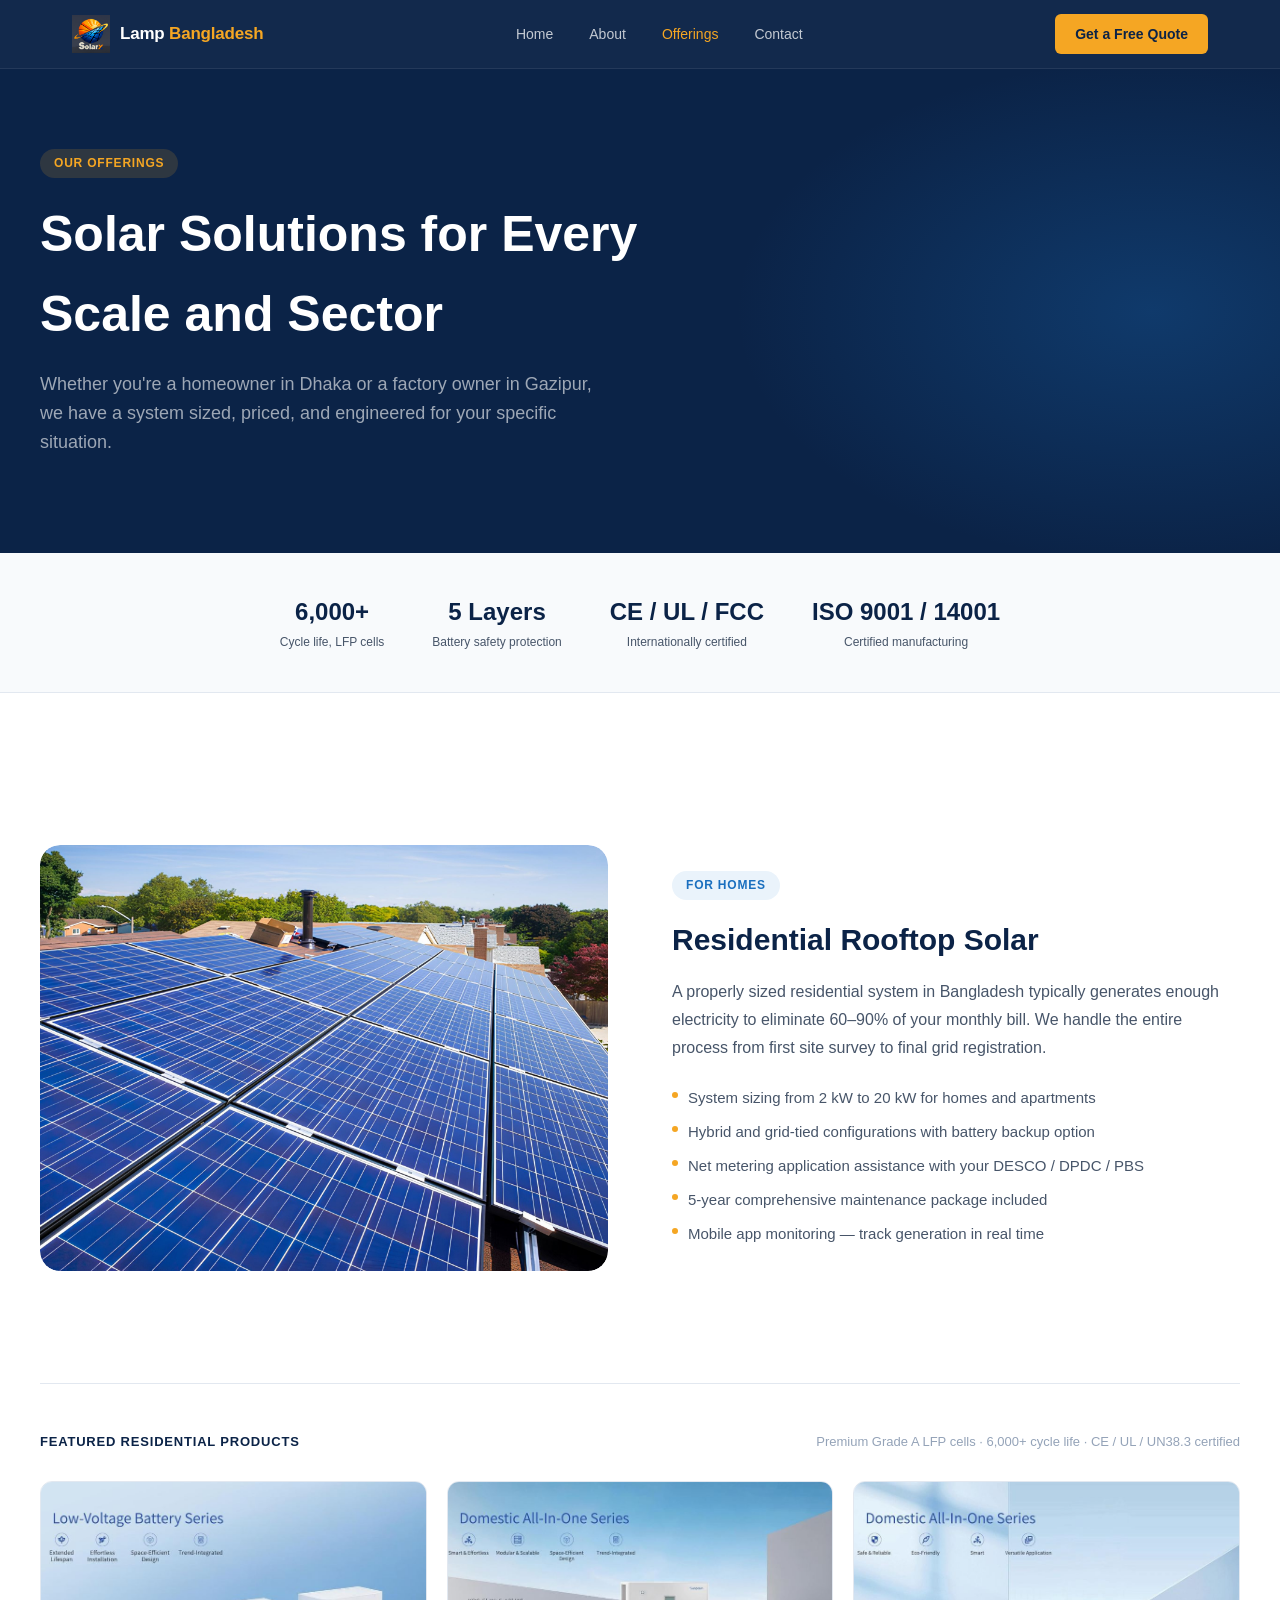
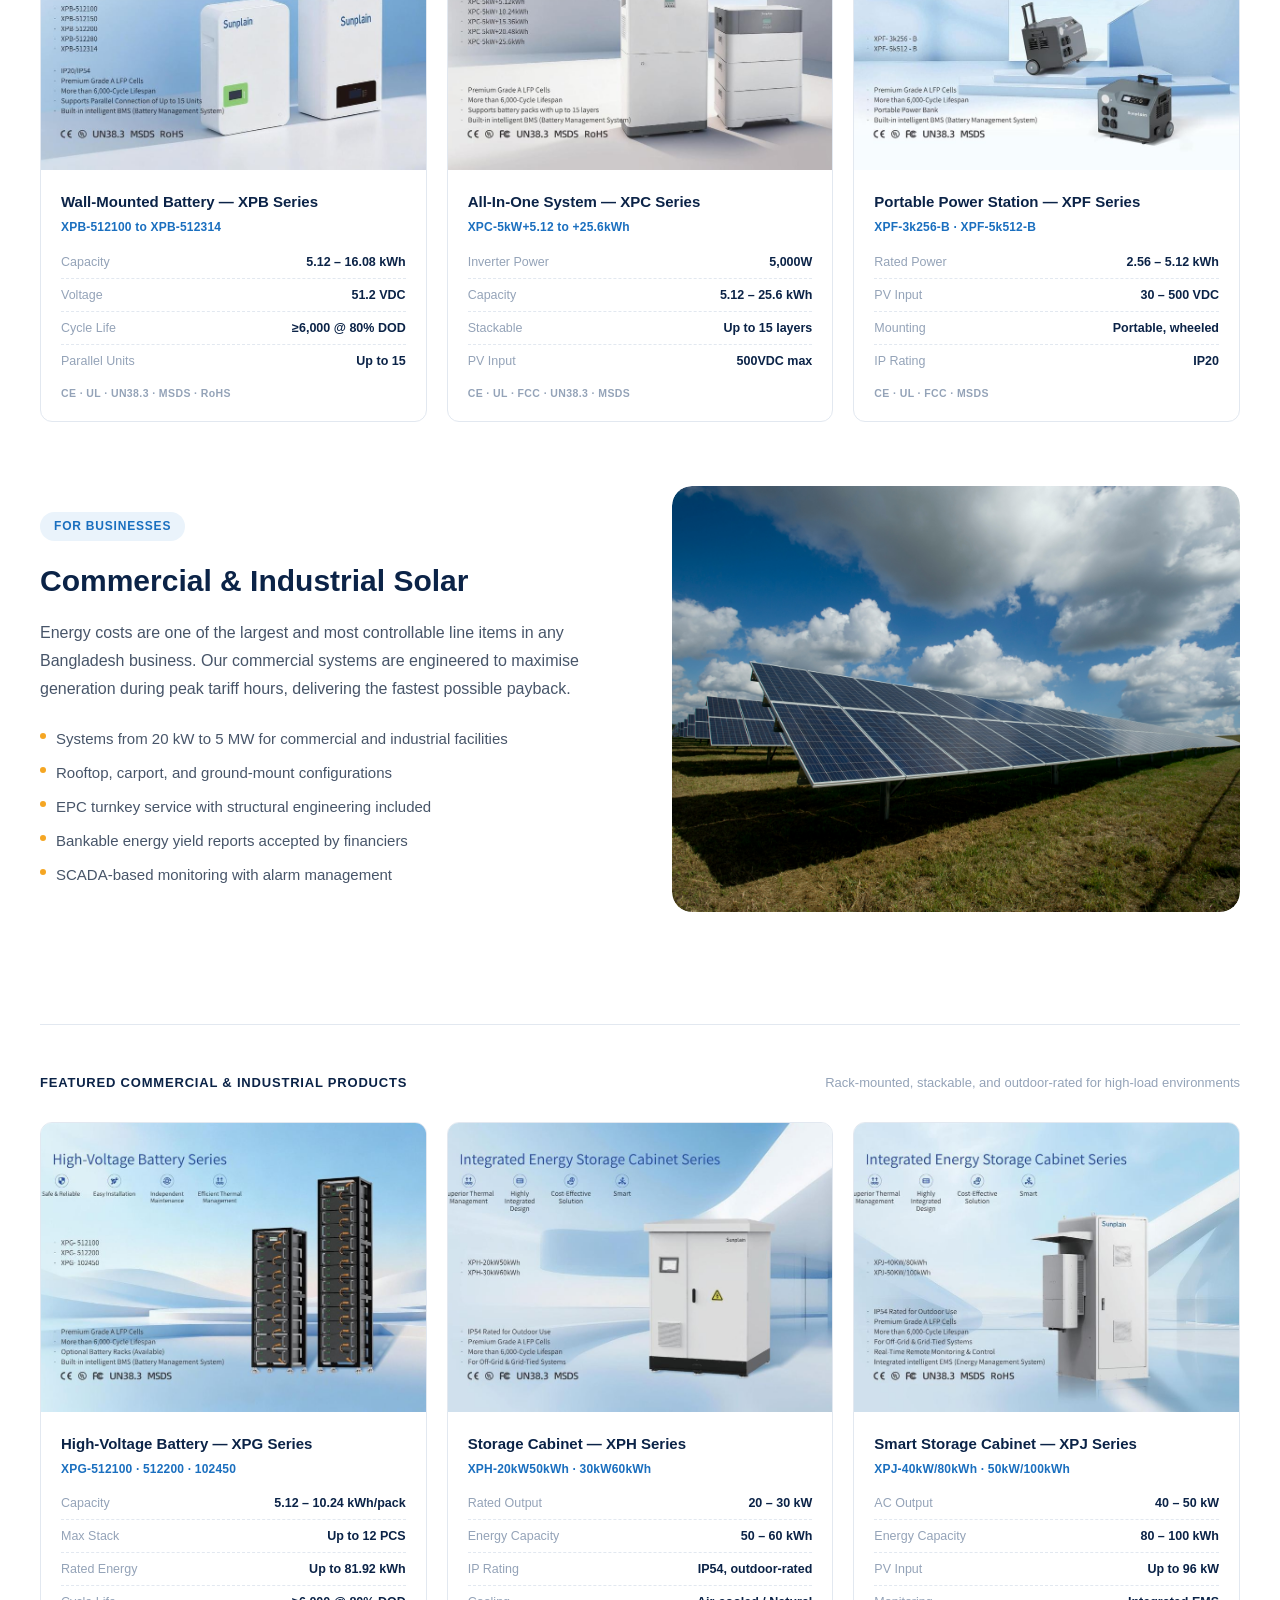
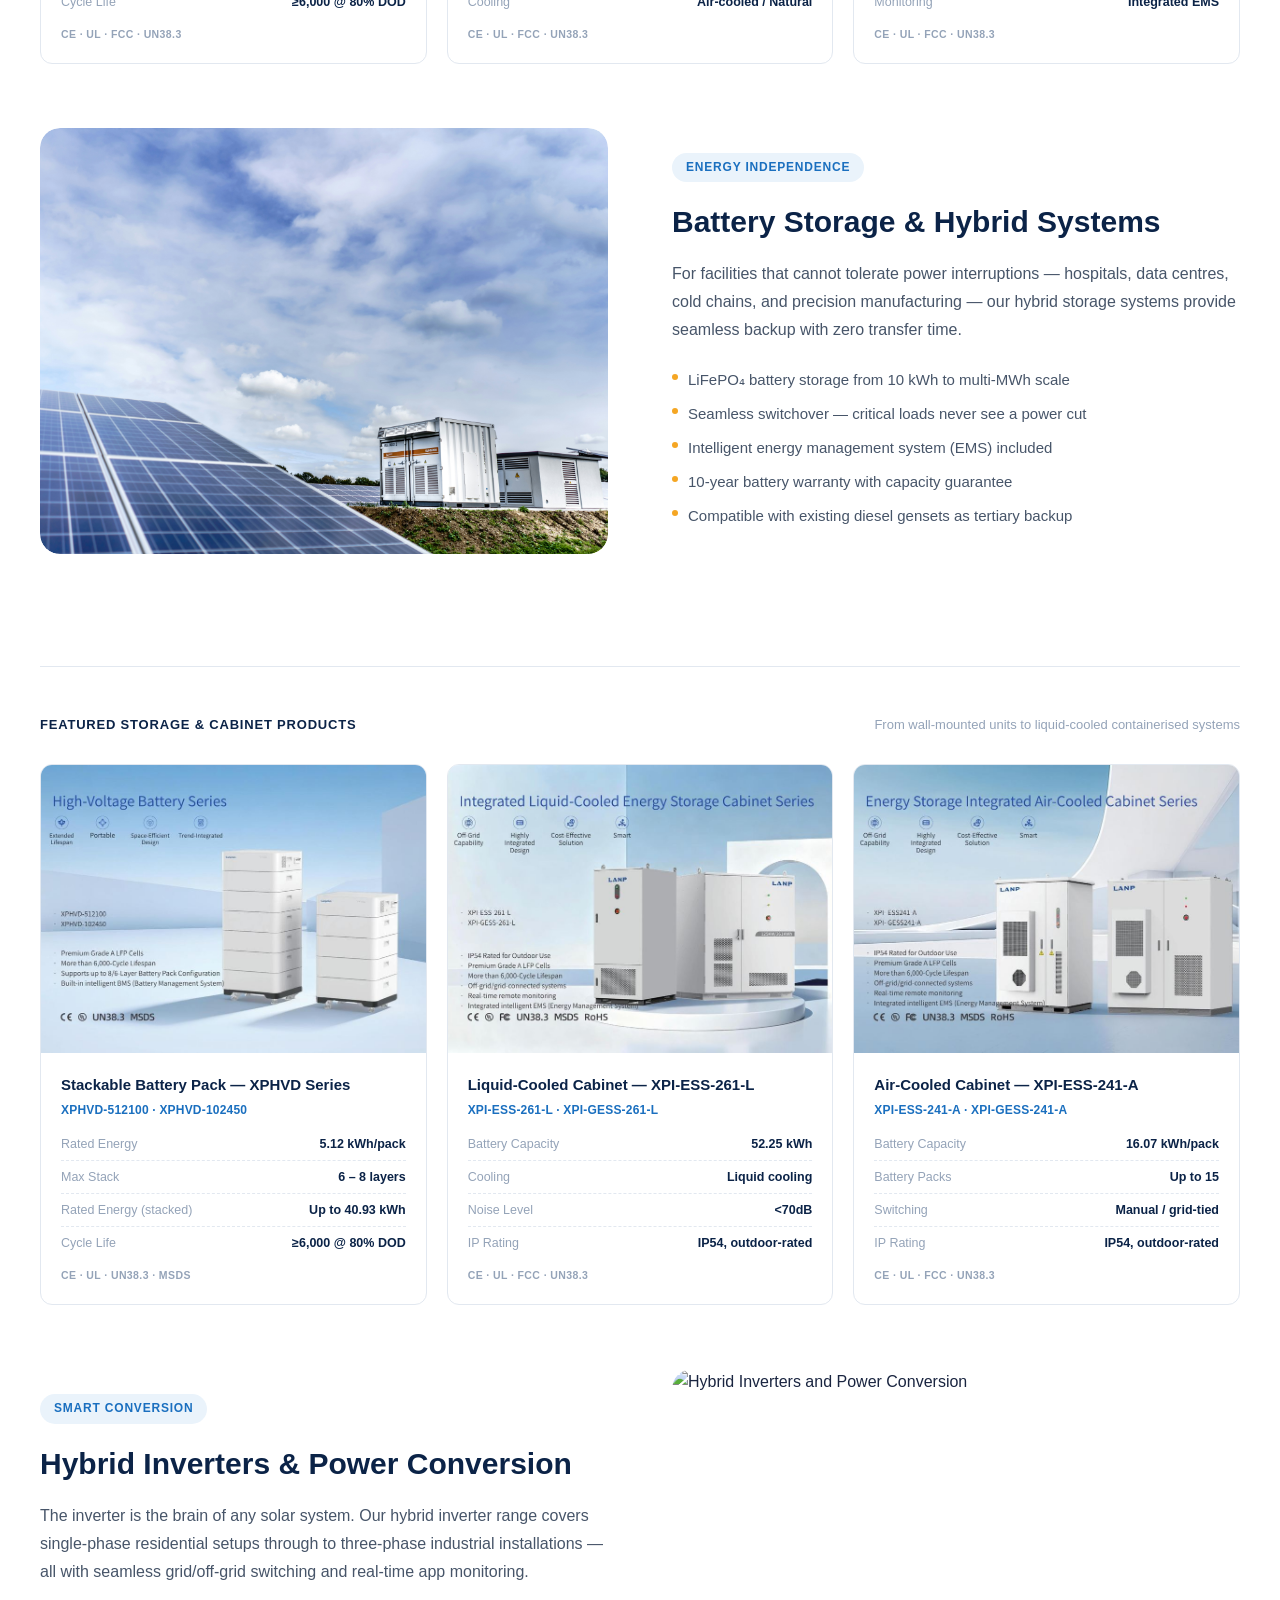
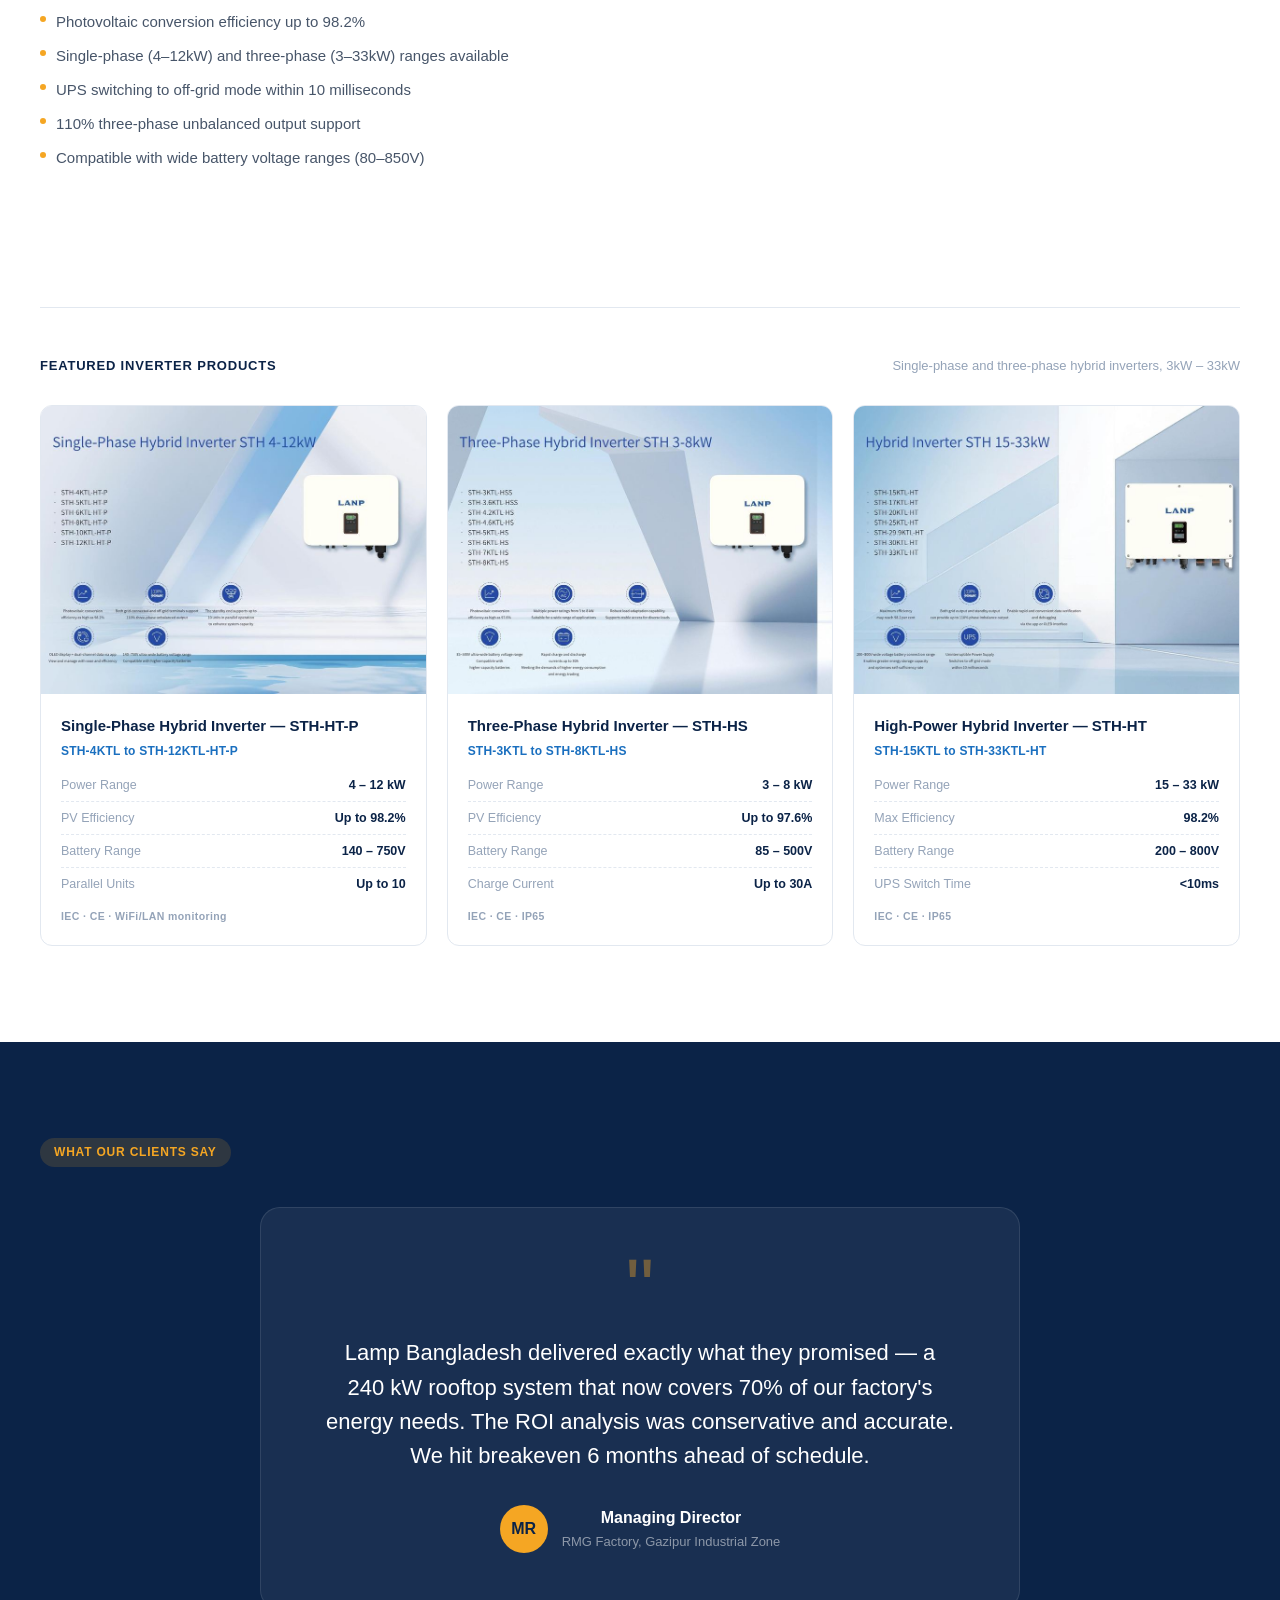
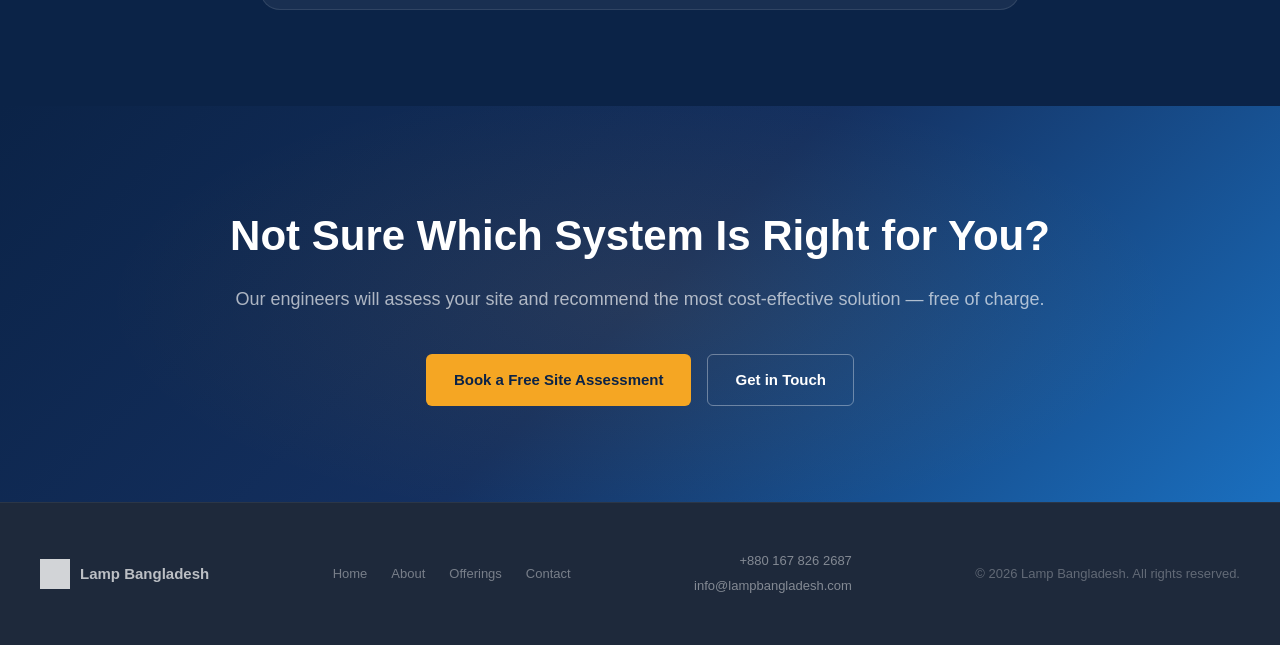
==== commit 2417d372: "Update offerings.html" ====
--- a/offerings.html
+++ b/offerings.html
@@ -79,11 +79,10 @@
 
       <!-- Offering 1: Residential -->
       <div class="offering-block">
-        <div class="offering-visual">
-          <div class="offering-visual-bg" style="background:linear-gradient(135deg,#0B2347,#1A4A8A)"></div>
-          <div class="offering-visual-icon">
-            <svg viewBox="0 0 24 24"><path d="M3 9l9-7 9 7v11a2 2 0 0 1-2 2H5a2 2 0 0 1-2-2z"/><polyline points="9,22 9,12 15,12 15,22"/></svg>
-          </div>
+        <div class="offering-visual" style="padding:0;background:none;">
+          <img src="assets/images/offerings/Residential%20Rooftop%20Solar.jpg"
+               alt="Residential Rooftop Solar"
+               style="width:100%;height:100%;object-fit:cover;border-radius:var(--radius-lg);display:block;"/>
         </div>
         <div class="offering-text">
           <div class="section-eyebrow">For Homes</div>
@@ -157,11 +156,10 @@
 
       <!-- Offering 2: Commercial -->
       <div class="offering-block reverse">
-        <div class="offering-visual">
-          <div class="offering-visual-bg" style="background:linear-gradient(135deg,#143060,#1A6FBF)"></div>
-          <div class="offering-visual-icon">
-            <svg viewBox="0 0 24 24"><rect x="2" y="3" width="20" height="14" rx="2"/><line x1="8" y1="21" x2="16" y2="21"/><line x1="12" y1="17" x2="12" y2="21"/></svg>
-          </div>
+        <div class="offering-visual" style="padding:0;background:none;">
+          <img src="assets/images/offerings/Commercial%20%26%20Industrial%20Solar.jpg"
+               alt="Commercial and Industrial Solar"
+               style="width:100%;height:100%;object-fit:cover;border-radius:var(--radius-lg);display:block;"/>
         </div>
         <div class="offering-text">
           <div class="section-eyebrow">For Businesses</div>
@@ -235,11 +233,10 @@
 
       <!-- Offering 3: Battery Storage -->
       <div class="offering-block">
-        <div class="offering-visual">
-          <div class="offering-visual-bg" style="background:linear-gradient(135deg,#0B2347,#0F6E56)"></div>
-          <div class="offering-visual-icon">
-            <svg viewBox="0 0 24 24"><ellipse cx="12" cy="5" rx="9" ry="3"/><path d="M21 12c0 1.66-4 3-9 3s-9-1.34-9-3"/><path d="M3 5v14c0 1.66 4 3 9 3s9-1.34 9-3V5"/></svg>
-          </div>
+        <div class="offering-visual" style="padding:0;background:none;">
+          <img src="assets/images/offerings/Battery%20Storage%20%26%20Hybrid%20Systems.jpg"
+               alt="Battery Storage and Hybrid Systems"
+               style="width:100%;height:100%;object-fit:cover;border-radius:var(--radius-lg);display:block;"/>
         </div>
         <div class="offering-text">
           <div class="section-eyebrow">Energy Independence</div>
@@ -313,11 +310,10 @@
 
       <!-- Offering 4: Hybrid Inverters -->
       <div class="offering-block reverse">
-        <div class="offering-visual">
-          <div class="offering-visual-bg" style="background:linear-gradient(135deg,#143060,#0B2347)"></div>
-          <div class="offering-visual-icon">
-            <svg viewBox="0 0 24 24"><path d="M13 2L3 14h9l-1 8 10-12h-9l1-8z"/></svg>
-          </div>
+        <div class="offering-visual" style="padding:0;background:none;">
+          <img src="assets/images/offerings/Hybrid%20Inverters%20%26%20Power%20Conversion.png"
+               alt="Hybrid Inverters and Power Conversion"
+               style="width:100%;height:100%;object-fit:cover;border-radius:var(--radius-lg);display:block;"/>
         </div>
         <div class="offering-text">
           <div class="section-eyebrow">Smart Conversion</div>
